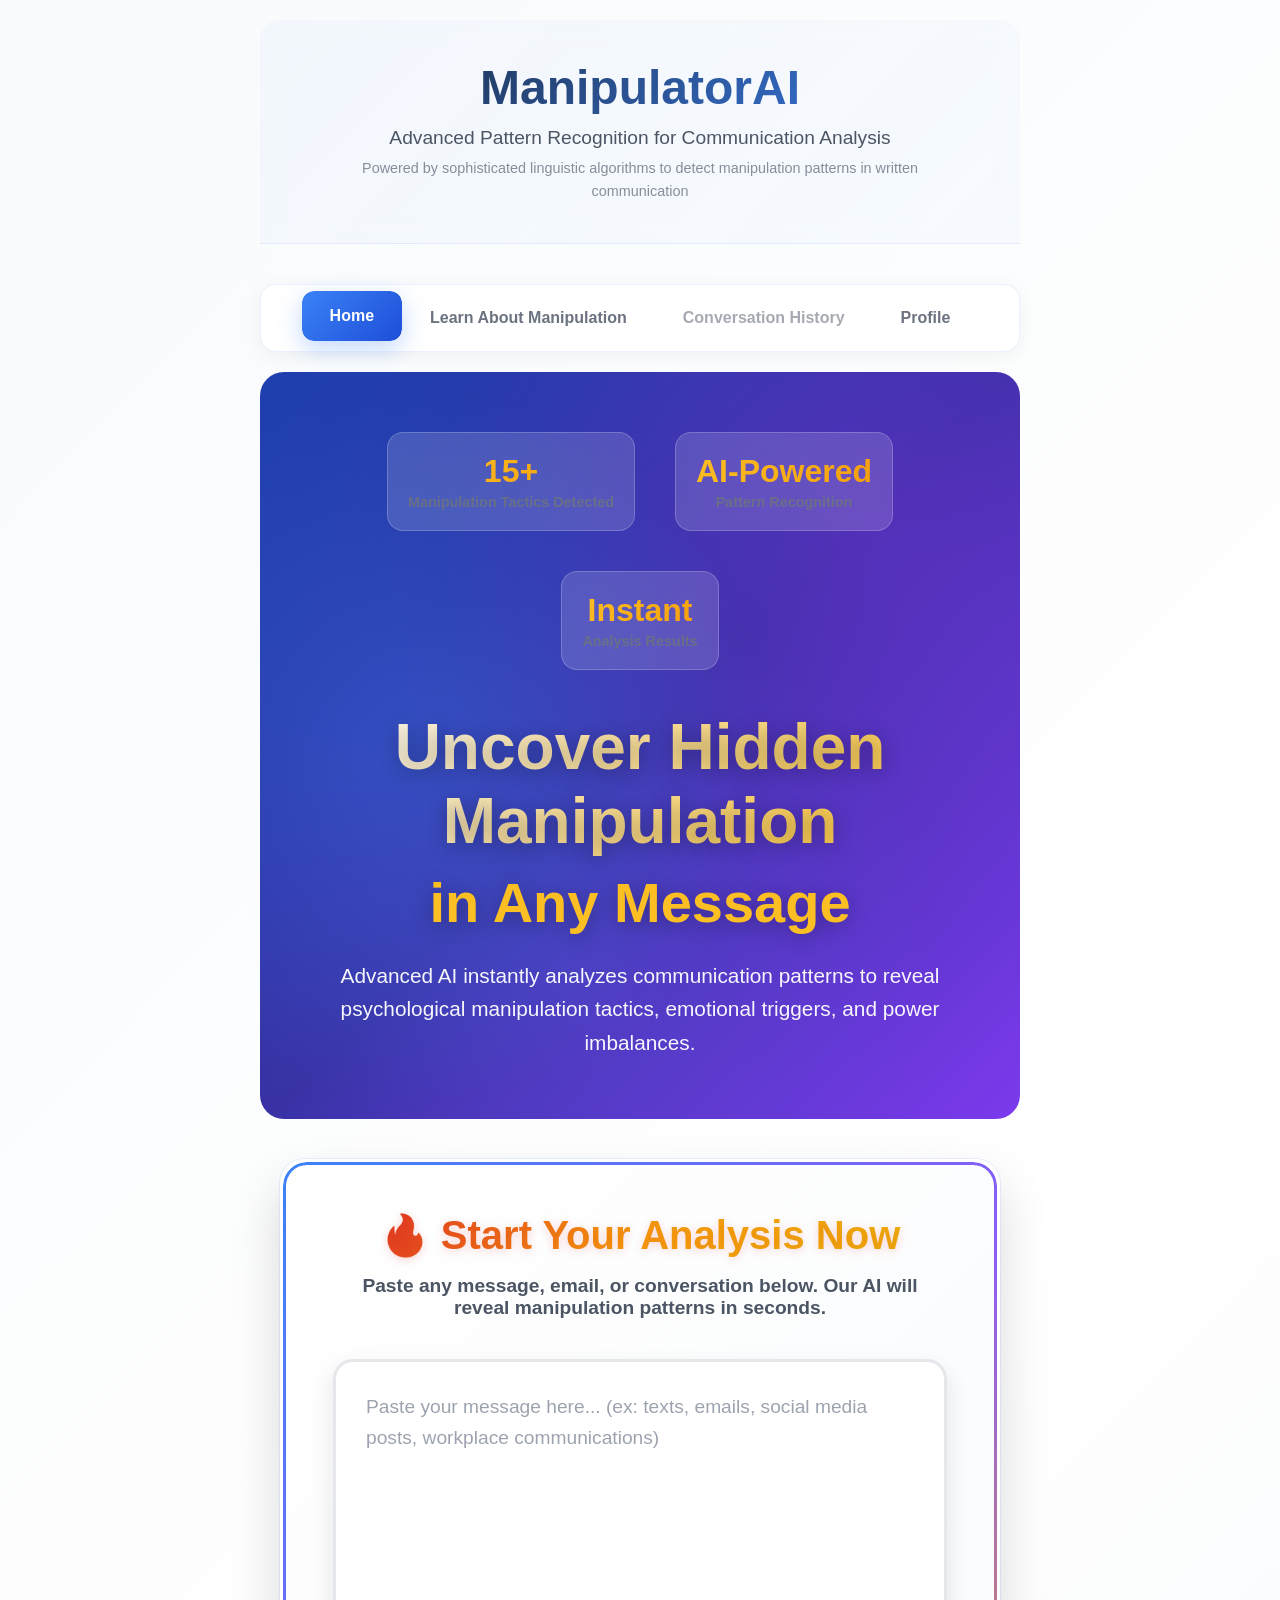
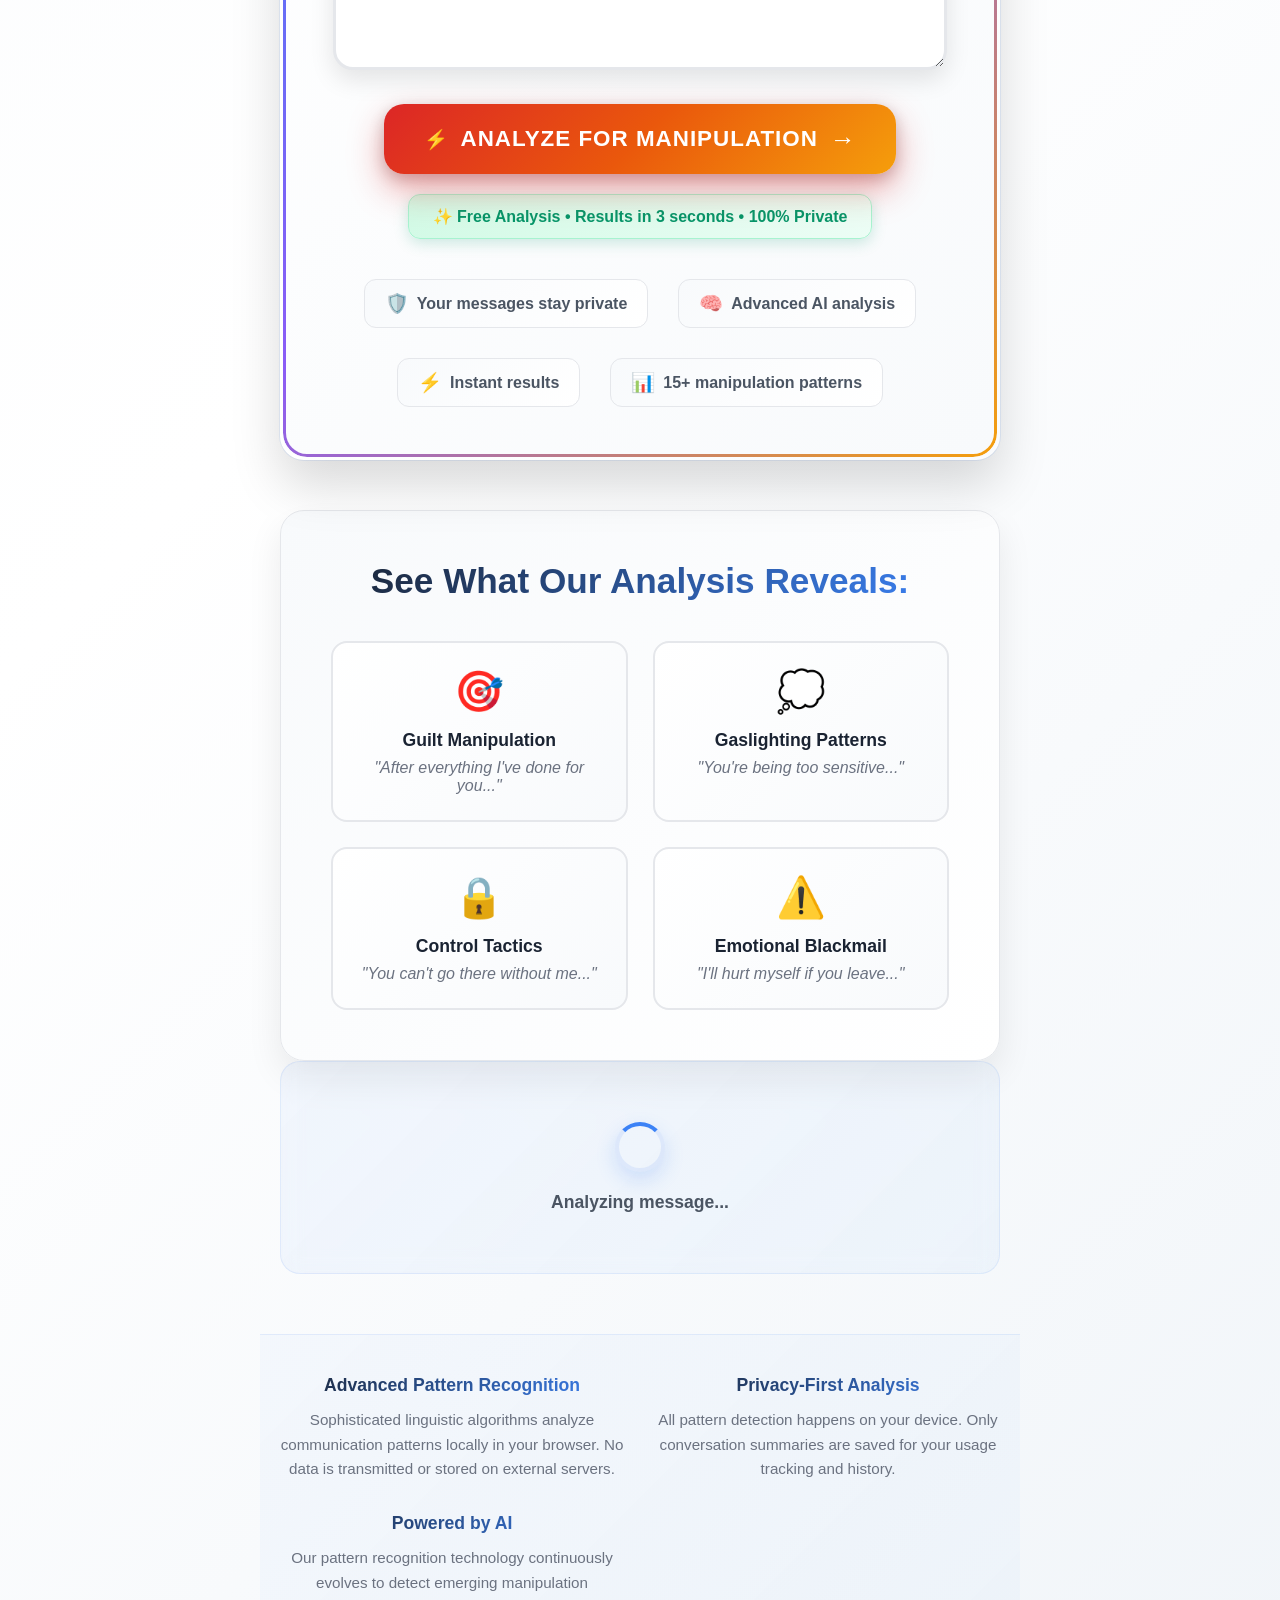
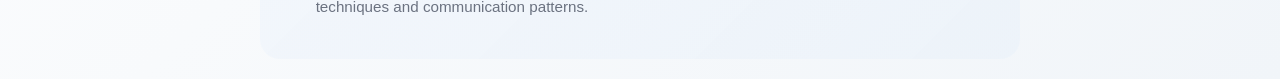
==== index.html @ fb68269d "Initial commit: Complete ManipulatorAI platform with bold design - Advanced pattern recognition for " ====
<!DOCTYPE html>
<html lang="en">
<head>
    <meta charset="UTF-8">
    <meta name="viewport" content="width=device-width, initial-scale=1.0">
    <title>ManipulatorAI - Detect Manipulative Messages</title>
    <link rel="stylesheet" href="style.css">
</head>
<body>
    <div class="container">
        <header>
            <h1>ManipulatorAI</h1>
            <p>Advanced Pattern Recognition for Communication Analysis</p>
            <div class="header-subtitle">
                Powered by sophisticated linguistic algorithms to detect manipulation patterns in written communication
            </div>
        </header>

        <nav class="navigation">
            <button class="nav-tab active" data-tab="home">Home</button>
            <button class="nav-tab" data-tab="learn">Learn About Manipulation</button>
            <button class="nav-tab" data-tab="history">Conversation History</button>
            <button class="nav-tab" data-tab="profile">Profile</button>
        </nav>

        <main>
            <!-- Home Tab -->
            <section id="home-tab" class="tab-content active">
                <div class="hero-section">
                    <div class="hero-content">
                        <div class="impact-stats">
                            <div class="stat-highlight">
                                <div class="stat-number">15+</div>
                                <div class="stat-label">Manipulation Tactics Detected</div>
                            </div>
                            <div class="stat-highlight">
                                <div class="stat-number">AI-Powered</div>
                                <div class="stat-label">Pattern Recognition</div>
                            </div>
                            <div class="stat-highlight">
                                <div class="stat-number">Instant</div>
                                <div class="stat-label">Analysis Results</div>
                            </div>
                        </div>
                        
                        <div class="hero-headline">
                            <h2>Uncover Hidden Manipulation</h2>
                            <h3>in Any Message</h3>
                            <p class="hero-subtitle">Advanced AI instantly analyzes communication patterns to reveal psychological manipulation tactics, emotional triggers, and power imbalances.</p>
                        </div>
                    </div>
                </div>
                
                <div class="input-section-bold">
                    <div class="input-header">
                        <h3>🔥 Start Your Analysis Now</h3>
                        <p>Paste any message, email, or conversation below. Our AI will reveal manipulation patterns in seconds.</p>
                    </div>
                    
                    <div class="input-container">
                        <div class="input-glow-wrapper">
                            <textarea 
                                id="message-input" 
                                placeholder="Paste your message here... (ex: texts, emails, social media posts, workplace communications)"
                                rows="8"
                                class="bold-textarea"
                            ></textarea>
                            <div class="input-focus-ring"></div>
                        </div>
                        
                        <div class="analyze-section">
                            <button id="analyze-btn" class="super-analyze-button">
                                <div class="btn-bg-effect"></div>
                                <span class="btn-content">
                                    <span class="btn-icon">⚡</span>
                                    <span class="btn-text">ANALYZE FOR MANIPULATION</span>
                                    <span class="btn-arrow">→</span>
                                </span>
                            </button>
                            <div class="analyze-promise">
                                ✨ <strong>Free Analysis</strong> • Results in 3 seconds • 100% Private
                            </div>
                        </div>
                    </div>
                    
                    <div class="trust-indicators">
                        <div class="trust-item">
                            <span class="trust-icon">🛡️</span>
                            <span>Your messages stay private</span>
                        </div>
                        <div class="trust-item">
                            <span class="trust-icon">🧠</span>
                            <span>Advanced AI analysis</span>
                        </div>
                        <div class="trust-item">
                            <span class="trust-icon">⚡</span>
                            <span>Instant results</span>
                        </div>
                        <div class="trust-item">
                            <span class="trust-icon">📊</span>
                            <span>15+ manipulation patterns</span>
                        </div>
                    </div>
                </div>
                
                <div class="preview-section">
                    <h3>See What Our Analysis Reveals:</h3>
                    <div class="preview-grid">
                        <div class="preview-card">
                            <div class="preview-icon">🎯</div>
                            <h4>Guilt Manipulation</h4>
                            <p>"After everything I've done for you..."</p>
                        </div>
                        <div class="preview-card">
                            <div class="preview-icon">💭</div>
                            <h4>Gaslighting Patterns</h4>
                            <p>"You're being too sensitive..."</p>
                        </div>
                        <div class="preview-card">
                            <div class="preview-icon">🔒</div>
                            <h4>Control Tactics</h4>
                            <p>"You can't go there without me..."</p>
                        </div>
                        <div class="preview-card">
                            <div class="preview-icon">⚠️</div>
                            <h4>Emotional Blackmail</h4>
                            <p>"I'll hurt myself if you leave..."</p>
                        </div>
                    </div>
                </div>

                <div id="results-section" class="results-section hidden">
                    <h2>Analysis Results</h2>
                    <div id="results-content"></div>
                    <div id="neutral-response" class="neutral-response hidden">
                        <h3>Suggested Neutral Response</h3>
                        <div id="response-content"></div>
                    </div>
                </div>

                <div id="loading" class="loading hidden">
                    <div class="spinner"></div>
                    <p>Analyzing message...</p>
                </div>
            </section>

            <!-- Learn Tab -->
            <section id="learn-tab" class="tab-content">
                <h2>Understanding Communication Patterns</h2>
                <p>Learn to recognize manipulation patterns through advanced linguistic analysis. Our system identifies over 15 distinct manipulation tactics by analyzing word patterns, emotional pressure points, and communication structures.</p>
                
                <div class="pattern-analysis-info">
                    <div class="analysis-feature">
                        <div class="feature-icon">🧠</div>
                        <div class="feature-content">
                            <h4>Psychological Pattern Recognition</h4>
                            <p>Advanced algorithms detect emotional manipulation techniques and psychological pressure tactics</p>
                        </div>
                    </div>
                    <div class="analysis-feature">
                        <div class="feature-icon">📝</div>
                        <div class="feature-content">
                            <h4>Linguistic Structure Analysis</h4>
                            <p>Examines sentence construction, word choice, and communication flow for manipulation indicators</p>
                        </div>
                    </div>
                    <div class="analysis-feature">
                        <div class="feature-icon">⚖️</div>
                        <div class="feature-content">
                            <h4>Power Dynamic Detection</h4>
                            <p>Identifies language patterns that create imbalanced power dynamics in relationships</p>
                        </div>
                    </div>
                </div>
                
                <div class="tactics-grid">
                    <div class="tactic-card">
                        <h3>Gaslighting Patterns</h3>
                        <p><strong>Pattern Analysis:</strong> Systematic reality distortion through memory invalidation.</p>
                        <p><strong>Key Indicators:</strong> "That never happened," "You're too sensitive," "You're imagining things."</p>
                        <p><strong>Psychological Impact:</strong> Creates dependency on manipulator's version of reality through engineered self-doubt.</p>
                    </div>

                    <div class="tactic-card">
                        <h3>Guilt Manipulation</h3>
                        <p><strong>Pattern Analysis:</strong> Emotional leverage through obligation and sacrifice narratives.</p>
                        <p><strong>Key Indicators:</strong> "After everything I've done," "You're so ungrateful," "How could you?"</p>
                        <p><strong>Psychological Impact:</strong> Exploits empathy to override personal boundaries and autonomy.</p>
                    </div>

                    <div class="tactic-card">
                        <h3>Isolation Patterns</h3>
                        <p><strong>Pattern Analysis:</strong> Strategic separation from support networks through relationship undermining.</p>
                        <p><strong>Key Indicators:</strong> "They don't understand you," "I'm the only one," "Your friends are toxic."</p>
                        <p><strong>Psychological Impact:</strong> Creates information control and emotional dependency.</p>
                    </div>

                    <div class="tactic-card">
                        <h3>Love Bombing</h3>
                        <p><strong>Pattern Analysis:</strong> Overwhelming positive attention to create rapid emotional attachment.</p>
                        <p><strong>Key Indicators:</strong> "You're perfect," "Soulmates," "Never felt this way before."</p>
                        <p><strong>Psychological Impact:</strong> Establishes deep emotional hooks before revealing controlling behavior.</p>
                    </div>

                    <div class="tactic-card">
                        <h3>Threat Patterns</h3>
                        <p><strong>Pattern Analysis:</strong> Fear-based compliance through consequence escalation.</p>
                        <p><strong>Key Indicators:</strong> "You'll regret this," "I'll ruin you," "No one will believe you."</p>
                        <p><strong>Psychological Impact:</strong> Creates learned helplessness through intimidation tactics.</p>
                    </div>

                    <div class="tactic-card">
                        <h3>Minimization Patterns</h3>
                        <p><strong>Pattern Analysis:</strong> Experience invalidation to avoid accountability.</p>
                        <p><strong>Key Indicators:</strong> "You're overreacting," "Not that bad," "Stop being dramatic."</p>
                        <p><strong>Psychological Impact:</strong> Erodes confidence in personal judgment and emotional validity.</p>
                    </div>

                    <div class="tactic-card">
                        <h3>Control Patterns</h3>
                        <p><strong>Pattern Analysis:</strong> Autonomy restriction through monitoring and permission-seeking.</p>
                        <p><strong>Key Indicators:</strong> "Show me your phone," "You can't," "Need my permission."</p>
                        <p><strong>Psychological Impact:</strong> Creates learned dependency and reduced self-efficacy.</p>
                    </div>

                    <div class="tactic-card">
                        <h3>Blame Shifting</h3>
                        <p><strong>Pattern Analysis:</strong> Responsibility deflection through victim attribution.</p>
                        <p><strong>Key Indicators:</strong> "You made me," "Your fault," "Look what you made me do."</p>
                        <p><strong>Psychological Impact:</strong> Reverses victim-perpetrator dynamics to avoid consequences.</p>
                    </div>

                    <div class="tactic-card">
                        <h3>Emotional Blackmail</h3>
                        <p><strong>Pattern Analysis:</strong> Extreme consequence threats to manipulate decisions.</p>
                        <p><strong>Key Indicators:</strong> "I'll hurt myself if," "Can't live without you," "You're killing me."</p>
                        <p><strong>Psychological Impact:</strong> Creates false responsibility for another's emotional regulation.</p>
                    </div>

                    <div class="tactic-card">
                        <h3>Triangulation</h3>
                        <p><strong>Pattern Analysis:</strong> Third-party involvement to create artificial consensus.</p>
                        <p><strong>Key Indicators:</strong> "Everyone agrees with me," "Others think you're wrong," "Nobody likes when you."</p>
                        <p><strong>Psychological Impact:</strong> Creates social isolation and self-doubt through perceived group rejection.</p>
                    </div>

                    <div class="tactic-card">
                        <h3>Silent Treatment</h3>
                        <p><strong>Pattern Analysis:</strong> Communication withdrawal as punishment mechanism.</p>
                        <p><strong>Key Indicators:</strong> "Not talking to you," "Whatever," "Figure it out yourself."</p>
                        <p><strong>Psychological Impact:</strong> Exploits attachment needs to force compliance through emotional abandonment.</p>
                    </div>

                    <div class="tactic-card">
                        <h3>Financial Control</h3>
                        <p><strong>Pattern Analysis:</strong> Economic dependency creation for behavioral control.</p>
                        <p><strong>Key Indicators:</strong> "I control the money," "Can't afford," "You'd be broke without me."</p>
                        <p><strong>Psychological Impact:</strong> Creates survival-level dependency that overrides personal agency.</p>
                    </div>

                    <div class="tactic-card">
                        <h3>Future Faking</h3>
                        <p><strong>Pattern Analysis:</strong> False promise patterns to maintain current control.</p>
                        <p><strong>Key Indicators:</strong> "When we get married," "Things will be different," "Someday we'll."</p>
                        <p><strong>Psychological Impact:</strong> Sustains hope to prevent present-moment decision making.</p>
                    </div>

                    <div class="tactic-card">
                        <h3>Projection Patterns</h3>
                        <p><strong>Pattern Analysis:</strong> Self-trait attribution to deflect personal accountability.</p>
                        <p><strong>Key Indicators:</strong> "You're the one who," "You always," "You're the manipulative one."</p>
                        <p><strong>Psychological Impact:</strong> Creates confusion about responsibility and personal traits.</p>
                    </div>

                    <div class="tactic-card">
                        <h3>Word Salad/Circular Logic</h3>
                        <p><strong>Pattern Analysis:</strong> Deliberate confusion tactics to avoid direct confrontation.</p>
                        <p><strong>Key Indicators:</strong> "That's not the point," "You don't understand," "Not what I meant."</p>
                        <p><strong>Psychological Impact:</strong> Creates cognitive overload to prevent effective communication.</p>
                    </div>
                </div>

                <div class="help-resources">
                    <h3>Getting Help</h3>
                    <p>If you recognize these patterns in your relationships, remember:</p>
                    <ul>
                        <li>Trust your instincts - if something feels wrong, it probably is</li>
                        <li>Document incidents to help validate your experiences</li>
                        <li>Reach out to trusted friends, family, or professional counselors</li>
                        <li>Consider contacting domestic violence resources if you feel unsafe</li>
                    </ul>
                </div>
            </section>

            <!-- History Tab -->
            <section id="history-tab" class="tab-content">
                <h2>Conversation History</h2>
                <div id="auth-required" class="auth-prompt hidden">
                    <div class="auth-card">
                        <h3>Sign In Required</h3>
                        <p>Please sign in to view your conversation history and track your analyses.</p>
                        <button id="sign-in-btn" class="auth-button">Sign In with Google</button>
                    </div>
                </div>
                
                <div id="history-content" class="hidden">
                    <div class="usage-stats">
                        <div class="stat-card">
                            <h3>Usage Statistics</h3>
                            <div class="stats-grid">
                                <div class="stat-item">
                                    <span class="stat-number" id="total-analyses">0</span>
                                    <span class="stat-label">Total Analyses</span>
                                </div>
                                <div class="stat-item">
                                    <span class="stat-number" id="free-remaining">5</span>
                                    <span class="stat-label">Free Uses Left</span>
                                </div>
                                <div class="stat-item">
                                    <span class="stat-number" id="tactics-detected">0</span>
                                    <span class="stat-label">Tactics Detected</span>
                                </div>
                            </div>
                        </div>
                        <div id="upgrade-prompt" class="upgrade-card hidden">
                            <h3>Unlock Unlimited Access</h3>
                            <p>You've used all your free analyses. Choose a plan to continue:</p>
                            <div class="pricing-options">
                                <button class="price-btn" data-plan="monthly">
                                    <div class="price">$2.00/month</div>
                                    <div class="plan-label">Monthly Plan</div>
                                </button>
                                <button class="price-btn featured" data-plan="lifetime">
                                    <div class="price">$30.00</div>
                                    <div class="plan-label">Lifetime Access</div>
                                    <div class="savings">Best Value!</div>
                                </button>
                            </div>
                        </div>
                    </div>
                    
                    <div class="conversations-list">
                        <h3>Past Conversations</h3>
                        <div id="conversations-container">
                            <div class="empty-state">
                                <p>No conversations yet. Start by analyzing a message!</p>
                            </div>
                        </div>
                    </div>
                </div>
            </section>

            <!-- Profile Tab -->
            <section id="profile-tab" class="tab-content">
                <h2>Your Profile</h2>
                <div id="profile-signed-out" class="auth-prompt">
                    <div class="auth-card">
                        <h3>Sign In to Access Your Profile</h3>
                        <p>Sign in to view your account details, subscription status, and personalized settings.</p>
                        <button id="profile-sign-in-btn" class="auth-button">Sign In with Google</button>
                    </div>
                </div>

                <div id="profile-content" class="profile-content hidden">
                    <div class="profile-section">
                        <div class="user-info">
                            <div class="user-avatar">
                                <div id="user-avatar-img"></div>
                            </div>
                            <div class="user-details">
                                <h3 id="user-name">Loading...</h3>
                                <p id="user-email">Loading...</p>
                                <span id="subscription-status" class="status-badge">Free Plan</span>
                            </div>
                            <button id="sign-out-btn" class="sign-out-button">Sign Out</button>
                        </div>
                    </div>

                    <div class="profile-section">
                        <h3>Subscription</h3>
                        <div id="subscription-details">
                            <div class="subscription-info">
                                <p>Current Plan: <strong id="current-plan">Free (5 analyses)</strong></p>
                                <p>Status: <strong id="plan-status">Active</strong></p>
                            </div>
                            <button id="manage-subscription" class="manage-btn hidden">Manage Subscription</button>
                            <button id="upgrade-subscription" class="upgrade-btn">Upgrade Plan</button>
                        </div>
                    </div>

                    <div class="profile-section">
                        <h3>Settings</h3>
                        <div class="setting-item">
                            <label for="auto-suggest">
                                <input type="checkbox" id="auto-suggest" checked>
                                Auto-suggest neutral responses
                            </label>
                        </div>
                        <div class="setting-item">
                            <label for="detailed-analysis">
                                <input type="checkbox" id="detailed-analysis">
                                Show detailed analysis explanations
                            </label>
                        </div>
                        <div class="setting-item">
                            <label for="save-history">
                                <input type="checkbox" id="save-history" checked>
                                Save conversation history
                            </label>
                        </div>
                    </div>

                    <div class="profile-section">
                        <h3>Privacy & Security</h3>
                        <div class="privacy-note">
                            <strong>Privacy First:</strong> Message analysis happens locally in your browser. 
                            Only conversation summaries are saved to track your usage history.
                        </div>
                        <button id="clear-history" class="danger-btn">Clear All History</button>
                    </div>

                    <div class="profile-section">
                        <h3>About ManipulatorAI</h3>
                        <p>ManipulatorAI is designed to help people recognize potential manipulation in messages. 
                        While our analysis can identify common patterns, always trust your instincts and seek 
                        professional help if you feel unsafe.</p>
                    </div>
                </div>
            </section>
        </main>

        <footer>
            <div class="footer-content">
                <div class="footer-section">
                    <h4>Advanced Pattern Recognition</h4>
                    <p>Sophisticated linguistic algorithms analyze communication patterns locally in your browser. No data is transmitted or stored on external servers.</p>
                </div>
                <div class="footer-section">
                    <h4>Privacy-First Analysis</h4>
                    <p>All pattern detection happens on your device. Only conversation summaries are saved for your usage tracking and history.</p>
                </div>
                <div class="footer-section">
                    <h4>Powered by AI</h4>
                    <p>Our pattern recognition technology continuously evolves to detect emerging manipulation techniques and communication patterns.</p>
                </div>
            </div>
        </footer>
    </div>

    <!-- Payment Modal -->
    <div id="payment-modal" class="modal hidden">
        <div class="modal-content">
            <span class="close-modal">&times;</span>
            <h3>Choose Your Plan</h3>
            <p>You've used all your free analyses. Select a plan to continue:</p>
            <div class="payment-options">
                <div class="payment-option" data-plan="monthly">
                    <h4>Monthly Plan</h4>
                    <div class="price-large">$2.00/month</div>
                    <ul>
                        <li>Unlimited analyses</li>
                        <li>Conversation history</li>
                        <li>Priority support</li>
                    </ul>
                    <button class="payment-btn" data-plan="monthly">Choose Monthly</button>
                </div>
                <div class="payment-option featured" data-plan="lifetime">
                    <div class="best-value">Best Value!</div>
                    <h4>Lifetime Access</h4>
                    <div class="price-large">$30.00</div>
                    <div class="savings-text">Save $90+ vs monthly</div>
                    <ul>
                        <li>Unlimited analyses forever</li>
                        <li>Conversation history</li>
                        <li>Priority support</li>
                        <li>Future feature updates</li>
                    </ul>
                    <button class="payment-btn featured" data-plan="lifetime">Choose Lifetime</button>
                </div>
            </div>
        </div>
    </div>

    <!-- Auth Modal -->
    <div id="auth-modal" class="modal hidden">
        <div class="modal-content auth-modal">
            <span class="close-modal">&times;</span>
            <h3>Sign In Required</h3>
            <p>To continue using ManipulatorAI and track your conversation history, please sign in:</p>
            <button id="google-sign-in" class="auth-button">
                <svg width="20" height="20" viewBox="0 0 24 24">
                    <path fill="#4285F4" d="M22.56 12.25c0-.78-.07-1.53-.2-2.25H12v4.26h5.92c-.26 1.37-1.04 2.53-2.21 3.31v2.77h3.57c2.08-1.92 3.28-4.74 3.28-8.09z"/>
                    <path fill="#34A853" d="M12 23c2.97 0 5.46-.98 7.28-2.66l-3.57-2.77c-.98.66-2.23 1.06-3.71 1.06-2.86 0-5.29-1.93-6.16-4.53H2.18v2.84C3.99 20.53 7.7 23 12 23z"/>
                    <path fill="#FBBC05" d="M5.84 14.09c-.22-.66-.35-1.36-.35-2.09s.13-1.43.35-2.09V7.07H2.18C1.43 8.55 1 10.22 1 12s.43 3.45 1.18 4.93l2.85-2.22.81-.62z"/>
                    <path fill="#EA4335" d="M12 5.38c1.62 0 3.06.56 4.21 1.64l3.15-3.15C17.45 2.09 14.97 1 12 1 7.7 1 3.99 3.47 2.18 7.07l3.66 2.84c.87-2.6 3.3-4.53 6.16-4.53z"/>
                </svg>
                Continue with Google
            </button>
            <div class="auth-benefits">
                <h4>Benefits of signing in:</h4>
                <ul>
                    <li>Track conversation history</li>
                    <li>Sync across devices</li>
                    <li>Manage subscription</li>
                    <li>Personalized insights</li>
                </ul>
            </div>
        </div>
    </div>

    <script src="https://accounts.google.com/gsi/client" async defer></script>
    <script src="https://js.stripe.com/v3/"></script>
    <script src="config.js"></script>
    <script src="script.js"></script>
</body>
</html>
---- style.css ----
* {
    margin: 0;
    padding: 0;
    box-sizing: border-box;
}

body {
    font-family: -apple-system, BlinkMacSystemFont, 'Segoe UI', Roboto, Oxygen, Ubuntu, Cantarell, sans-serif;
    background: linear-gradient(135deg, #f8fafc 0%, #ffffff 50%, #f1f5f9 100%);
    min-height: 100vh;
    color: #1a2332;
    transition: all 0.3s cubic-bezier(0.4, 0, 0.2, 1);
}

.container {
    max-width: 800px;
    margin: 0 auto;
    padding: 20px;
    min-height: 100vh;
    display: flex;
    flex-direction: column;
}

header {
    text-align: center;
    margin-bottom: 40px;
    padding: 40px 0;
    background: linear-gradient(135deg, rgba(59, 130, 246, 0.03) 0%, rgba(147, 197, 253, 0.05) 100%);
    border-radius: 20px 20px 0 0;
    backdrop-filter: blur(10px);
    border-bottom: 1px solid rgba(59, 130, 246, 0.1);
    transition: all 0.4s cubic-bezier(0.4, 0, 0.2, 1);
}

header:hover {
    transform: translateY(-2px);
    box-shadow: 0 10px 40px rgba(59, 130, 246, 0.1);
}

header h1 {
    font-size: 3rem;
    font-weight: 800;
    margin-bottom: 12px;
    color: #1a2332;
    background: linear-gradient(135deg, #1a2332 0%, #3b82f6 100%);
    -webkit-background-clip: text;
    -webkit-text-fill-color: transparent;
    background-clip: text;
    transition: all 0.3s ease;
}

header p {
    font-size: 1.2rem;
    color: #4b5563;
    font-weight: 500;
    margin-bottom: 8px;
    transition: color 0.3s ease;
}

.header-subtitle {
    font-size: 0.9rem;
    color: #6b7280;
    max-width: 600px;
    margin: 0 auto;
    line-height: 1.6;
    opacity: 0.8;
    transition: opacity 0.3s ease;
}

.navigation {
    display: flex;
    justify-content: center;
    margin-bottom: 40px;
    background: white;
    border-radius: 16px;
    padding: 8px;
    box-shadow: 0 4px 20px rgba(0, 0, 0, 0.05);
    backdrop-filter: blur(10px);
    border: 1px solid rgba(59, 130, 246, 0.1);
    transition: all 0.3s cubic-bezier(0.4, 0, 0.2, 1);
}

.nav-tab {
    background: none;
    border: none;
    padding: 16px 28px;
    font-size: 1rem;
    font-weight: 600;
    color: #6b7280;
    cursor: pointer;
    border-radius: 12px;
    position: relative;
    transition: all 0.3s cubic-bezier(0.4, 0, 0.2, 1);
    transform: translateZ(0);
    overflow: hidden;
}

.nav-tab:before {
    content: '';
    position: absolute;
    top: 0;
    left: 0;
    width: 100%;
    height: 100%;
    background: linear-gradient(135deg, #3b82f6 0%, #1d4ed8 100%);
    opacity: 0;
    border-radius: 12px;
    transition: opacity 0.3s cubic-bezier(0.4, 0, 0.2, 1);
    z-index: -1;
}

.nav-tab:hover {
    color: #374151;
    transform: translateY(-2px);
    box-shadow: 0 8px 25px rgba(59, 130, 246, 0.15);
}

.nav-tab.active {
    color: white;
    transform: translateY(-2px);
    box-shadow: 0 8px 25px rgba(59, 130, 246, 0.3);
}

.nav-tab.active:before {
    opacity: 1;
}

.tab-content {
    display: none;
    opacity: 0;
    transform: translateY(20px);
    transition: all 0.4s cubic-bezier(0.4, 0, 0.2, 1);
}

.tab-content.active {
    display: block;
    opacity: 1;
    transform: translateY(0);
    animation: slideInUp 0.4s cubic-bezier(0.4, 0, 0.2, 1);
}

main {
    flex: 1;
    padding: 0 20px;
}

.analysis-intro {
    background: linear-gradient(135deg, rgba(59, 130, 246, 0.05) 0%, rgba(147, 197, 253, 0.08) 100%);
    border-radius: 16px;
    padding: 32px;
    margin-bottom: 40px;
    border: 1px solid rgba(59, 130, 246, 0.1);
    backdrop-filter: blur(10px);
    transition: all 0.3s cubic-bezier(0.4, 0, 0.2, 1);
}

.analysis-intro:hover {
    transform: translateY(-4px);
    box-shadow: 0 20px 40px rgba(59, 130, 246, 0.1);
}

.analysis-intro h3 {
    color: #1a2332;
    font-size: 1.4rem;
    font-weight: 700;
    margin-bottom: 16px;
    background: linear-gradient(135deg, #1a2332 0%, #3b82f6 100%);
    -webkit-background-clip: text;
    -webkit-text-fill-color: transparent;
    background-clip: text;
}

.analysis-intro p {
    color: #4b5563;
    line-height: 1.8;
    font-size: 1rem;
}

.pattern-analysis-info {
    display: grid;
    grid-template-columns: repeat(auto-fit, minmax(280px, 1fr));
    gap: 24px;
    margin: 40px 0;
}

.analysis-feature {
    display: flex;
    align-items: flex-start;
    gap: 16px;
    padding: 24px;
    background: white;
    border-radius: 16px;
    border: 1px solid rgba(59, 130, 246, 0.1);
    transition: all 0.3s cubic-bezier(0.4, 0, 0.2, 1);
    backdrop-filter: blur(10px);
}

.analysis-feature:hover {
    transform: translateY(-6px);
    box-shadow: 0 20px 40px rgba(59, 130, 246, 0.12);
    border-color: rgba(59, 130, 246, 0.2);
}

.feature-icon {
    font-size: 2rem;
    padding: 12px;
    background: linear-gradient(135deg, #3b82f6 0%, #1d4ed8 100%);
    border-radius: 12px;
    display: flex;
    align-items: center;
    justify-content: center;
    min-width: 60px;
    height: 60px;
    box-shadow: 0 8px 20px rgba(59, 130, 246, 0.3);
}

.feature-content h4 {
    color: #1a2332;
    font-size: 1.1rem;
    font-weight: 700;
    margin-bottom: 8px;
}

.feature-content p {
    color: #6b7280;
    line-height: 1.6;
    font-size: 0.95rem;
}

.input-section {
    margin-bottom: 40px;
    background: white;
    border-radius: 20px;
    padding: 32px;
    box-shadow: 0 8px 30px rgba(0, 0, 0, 0.08);
    border: 1px solid rgba(59, 130, 246, 0.1);
    transition: all 0.3s cubic-bezier(0.4, 0, 0.2, 1);
}

.input-section:hover {
    transform: translateY(-2px);
    box-shadow: 0 12px 40px rgba(0, 0, 0, 0.12);
}

/* BOLD MAIN PAGE DESIGN */
.hero-section {
    background: linear-gradient(135deg, #1e40af 0%, #3730a3 50%, #7c3aed 100%);
    margin: -20px -20px 40px -20px;
    padding: 60px 40px;
    border-radius: 24px;
    color: white;
    text-align: center;
    position: relative;
    overflow: hidden;
}

.hero-section:before {
    content: '';
    position: absolute;
    top: 0;
    left: 0;
    width: 100%;
    height: 100%;
    background: 
        radial-gradient(circle at 20% 50%, rgba(59, 130, 246, 0.3) 0%, transparent 50%),
        radial-gradient(circle at 80% 20%, rgba(147, 51, 234, 0.3) 0%, transparent 50%),
        radial-gradient(circle at 40% 80%, rgba(99, 102, 241, 0.2) 0%, transparent 50%);
    animation: pulse 4s ease-in-out infinite;
}

.hero-content {
    position: relative;
    z-index: 2;
}

.impact-stats {
    display: flex;
    justify-content: center;
    gap: 40px;
    margin-bottom: 40px;
    flex-wrap: wrap;
}

.stat-highlight {
    text-align: center;
    padding: 20px;
    background: rgba(255, 255, 255, 0.15);
    border-radius: 16px;
    backdrop-filter: blur(10px);
    border: 1px solid rgba(255, 255, 255, 0.2);
    transition: all 0.3s ease;
}

.stat-highlight:hover {
    transform: translateY(-5px) scale(1.05);
    background: rgba(255, 255, 255, 0.2);
}

.stat-number {
    font-size: 2.5rem;
    font-weight: 900;
    margin-bottom: 8px;
    background: linear-gradient(135deg, #fbbf24 0%, #f59e0b 100%);
    -webkit-background-clip: text;
    -webkit-text-fill-color: transparent;
    background-clip: text;
}

.stat-label {
    font-size: 0.9rem;
    font-weight: 600;
    opacity: 0.9;
}

.hero-headline h2 {
    font-size: 4rem;
    font-weight: 900;
    margin-bottom: 12px;
    background: linear-gradient(135deg, #ffffff 0%, #fbbf24 100%);
    -webkit-background-clip: text;
    -webkit-text-fill-color: transparent;
    background-clip: text;
    text-shadow: 0 4px 20px rgba(0, 0, 0, 0.3);
}

.hero-headline h3 {
    font-size: 3.5rem;
    font-weight: 900;
    margin-bottom: 24px;
    color: #fbbf24;
    text-shadow: 0 4px 20px rgba(0, 0, 0, 0.3);
}

.hero-subtitle {
    font-size: 1.3rem;
    line-height: 1.6;
    max-width: 700px;
    margin: 0 auto;
    opacity: 0.95;
    font-weight: 500;
}

.input-section-bold {
    background: linear-gradient(135deg, #ffffff 0%, #f8fafc 100%);
    border-radius: 24px;
    padding: 50px;
    margin-bottom: 50px;
    box-shadow: 
        0 25px 50px rgba(0, 0, 0, 0.15),
        0 0 0 1px rgba(59, 130, 246, 0.1),
        inset 0 1px 0 rgba(255, 255, 255, 0.8);
    position: relative;
    border: 3px solid transparent;
    background-clip: padding-box;
}

.input-section-bold:before {
    content: '';
    position: absolute;
    inset: 0;
    padding: 3px;
    background: linear-gradient(135deg, #3b82f6, #8b5cf6, #f59e0b);
    border-radius: 24px;
    mask: linear-gradient(#fff 0 0) content-box, linear-gradient(#fff 0 0);
    mask-composite: exclude;
    animation: shimmer 3s linear infinite;
}

.input-header {
    text-align: center;
    margin-bottom: 40px;
}

.input-header h3 {
    font-size: 2.5rem;
    font-weight: 900;
    margin-bottom: 16px;
    background: linear-gradient(135deg, #dc2626 0%, #f59e0b 50%, #eab308 100%);
    -webkit-background-clip: text;
    -webkit-text-fill-color: transparent;
    background-clip: text;
    text-shadow: 0 2px 10px rgba(220, 38, 38, 0.2);
}

.input-header p {
    font-size: 1.2rem;
    color: #4b5563;
    font-weight: 600;
}

.input-container {
    max-width: 800px;
    margin: 0 auto;
}

.input-glow-wrapper {
    position: relative;
    margin-bottom: 30px;
}

.bold-textarea {
    width: 100%;
    padding: 30px;
    border: 3px solid #e5e7eb;
    border-radius: 20px;
    font-size: 1.2rem;
    font-family: inherit;
    resize: vertical;
    background: #ffffff;
    color: #1a2332;
    font-weight: 500;
    line-height: 1.6;
    transition: all 0.4s cubic-bezier(0.4, 0, 0.2, 1);
    box-shadow: 
        0 10px 25px rgba(0, 0, 0, 0.1),
        inset 0 1px 0 rgba(255, 255, 255, 0.8);
    position: relative;
    z-index: 2;
}

.bold-textarea:focus {
    outline: none;
    border-color: #3b82f6;
    background: #ffffff;
    box-shadow: 
        0 20px 40px rgba(59, 130, 246, 0.2),
        0 0 0 4px rgba(59, 130, 246, 0.1),
        inset 0 1px 0 rgba(255, 255, 255, 0.8);
    transform: translateY(-2px);
}

.bold-textarea::placeholder {
    color: #9ca3af;
    font-weight: 500;
}

.input-focus-ring {
    position: absolute;
    inset: -3px;
    background: linear-gradient(135deg, #3b82f6, #8b5cf6, #f59e0b);
    border-radius: 23px;
    opacity: 0;
    transition: opacity 0.4s ease;
    z-index: 1;
}

.bold-textarea:focus + .input-focus-ring {
    opacity: 1;
    animation: pulse 2s infinite;
}

.analyze-section {
    text-align: center;
}

.super-analyze-button {
    background: linear-gradient(135deg, #dc2626 0%, #ea580c 50%, #f59e0b 100%);
    color: white;
    border: none;
    padding: 0;
    border-radius: 20px;
    cursor: pointer;
    font-size: 1.4rem;
    font-weight: 900;
    text-transform: uppercase;
    letter-spacing: 1px;
    position: relative;
    overflow: hidden;
    box-shadow: 
        0 15px 35px rgba(220, 38, 38, 0.4),
        0 5px 15px rgba(0, 0, 0, 0.2);
    transition: all 0.4s cubic-bezier(0.4, 0, 0.2, 1);
    margin-bottom: 20px;
    min-width: 350px;
    height: 70px;
}

.btn-bg-effect {
    position: absolute;
    inset: 0;
    background: linear-gradient(135deg, #ef4444 0%, #f97316 50%, #fbbf24 100%);
    opacity: 0;
    transition: opacity 0.4s ease;
}

.super-analyze-button:hover .btn-bg-effect {
    opacity: 1;
}

.btn-content {
    display: flex;
    align-items: center;
    justify-content: center;
    gap: 12px;
    padding: 20px 40px;
    position: relative;
    z-index: 2;
    transition: transform 0.3s ease;
}

.super-analyze-button:hover {
    transform: translateY(-4px) scale(1.02);
    box-shadow: 
        0 20px 45px rgba(220, 38, 38, 0.5),
        0 10px 25px rgba(0, 0, 0, 0.3);
}

.super-analyze-button:hover .btn-content {
    transform: scale(1.05);
}

.super-analyze-button:active {
    transform: translateY(-2px) scale(1.01);
    transition: all 0.1s ease;
}

.btn-icon, .btn-arrow {
    font-size: 1.6rem;
    transition: transform 0.3s ease;
}

.super-analyze-button:hover .btn-icon {
    animation: pulse 0.6s infinite;
}

.super-analyze-button:hover .btn-arrow {
    transform: translateX(5px);
}

.analyze-promise {
    font-size: 1rem;
    color: #059669;
    font-weight: 700;
    background: linear-gradient(135deg, #d1fae5 0%, #ecfdf5 100%);
    padding: 12px 24px;
    border-radius: 12px;
    display: inline-block;
    border: 1px solid #a7f3d0;
    box-shadow: 0 4px 15px rgba(5, 150, 105, 0.2);
}

.trust-indicators {
    display: flex;
    justify-content: center;
    gap: 30px;
    margin-top: 40px;
    flex-wrap: wrap;
}

.trust-item {
    display: flex;
    align-items: center;
    gap: 8px;
    font-weight: 600;
    color: #4b5563;
    background: linear-gradient(135deg, #f8fafc 0%, #ffffff 100%);
    padding: 12px 20px;
    border-radius: 12px;
    border: 1px solid #e5e7eb;
    transition: all 0.3s ease;
}

.trust-item:hover {
    transform: translateY(-2px);
    box-shadow: 0 8px 20px rgba(0, 0, 0, 0.1);
    border-color: #3b82f6;
}

.trust-icon {
    font-size: 1.2rem;
}

.preview-section {
    background: linear-gradient(135deg, #f8fafc 0%, #ffffff 100%);
    border-radius: 24px;
    padding: 50px;
    text-align: center;
    border: 1px solid #e5e7eb;
    box-shadow: 0 15px 35px rgba(0, 0, 0, 0.08);
}

.preview-section h3 {
    font-size: 2.2rem;
    font-weight: 800;
    margin-bottom: 40px;
    background: linear-gradient(135deg, #1a2332 0%, #3b82f6 100%);
    -webkit-background-clip: text;
    -webkit-text-fill-color: transparent;
    background-clip: text;
}

.preview-grid {
    display: grid;
    grid-template-columns: repeat(auto-fit, minmax(200px, 1fr));
    gap: 25px;
}

.preview-card {
    background: linear-gradient(135deg, #ffffff 0%, #f8fafc 100%);
    border-radius: 16px;
    padding: 25px;
    border: 2px solid #e5e7eb;
    transition: all 0.4s cubic-bezier(0.4, 0, 0.2, 1);
    cursor: pointer;
}

.preview-card:hover {
    transform: translateY(-8px) scale(1.03);
    border-color: #3b82f6;
    box-shadow: 
        0 20px 40px rgba(59, 130, 246, 0.15),
        0 0 0 4px rgba(59, 130, 246, 0.1);
}

.preview-icon {
    font-size: 2.5rem;
    margin-bottom: 15px;
}

.preview-card h4 {
    font-size: 1.1rem;
    font-weight: 700;
    margin-bottom: 8px;
    color: #1a2332;
}

.preview-card p {
    color: #6b7280;
    font-style: italic;
    font-weight: 500;
}

label {
    display: block;
    font-weight: 600;
    margin-bottom: 12px;
    color: #1a2332;
    font-size: 1.1rem;
}

textarea {
    width: 100%;
    padding: 16px;
    border: 2px solid #d1d5db;
    border-radius: 8px;
    font-size: 1rem;
    font-family: inherit;
    resize: vertical;
    transition: all 0.3s ease;
    background: #f9fafb;
    color: #1a2332;
}

textarea:focus {
    outline: none;
    border-color: #3b82f6;
    background: white;
    box-shadow: 0 0 0 3px rgba(59, 130, 246, 0.1);
}

.analyze-button {
    background: linear-gradient(135deg, #3b82f6 0%, #1d4ed8 100%);
    color: white;
    border: none;
    padding: 20px 40px;
    font-size: 1.1rem;
    font-weight: 700;
    border-radius: 16px;
    cursor: pointer;
    transition: all 0.4s cubic-bezier(0.4, 0, 0.2, 1);
    margin-top: 24px;
    display: flex;
    align-items: center;
    justify-content: center;
    gap: 12px;
    margin-left: auto;
    margin-right: auto;
    box-shadow: 0 8px 25px rgba(59, 130, 246, 0.3);
    position: relative;
    overflow: hidden;
    min-width: 280px;
}

.analyze-button:before {
    content: '';
    position: absolute;
    top: 0;
    left: -100%;
    width: 100%;
    height: 100%;
    background: linear-gradient(90deg, transparent, rgba(255, 255, 255, 0.2), transparent);
    transition: left 0.6s;
}

.analyze-button:hover {
    transform: translateY(-3px);
    box-shadow: 0 12px 35px rgba(59, 130, 246, 0.4);
    background: linear-gradient(135deg, #2563eb 0%, #1e40af 100%);
}

.analyze-button:hover:before {
    left: 100%;
}

.analyze-button:active {
    transform: translateY(-1px);
    transition: all 0.1s;
}

.analyze-button:disabled {
    opacity: 0.6;
    cursor: not-allowed;
    transform: none;
    background: #9ca3af;
    box-shadow: none;
}

.btn-text {
    transition: transform 0.3s ease;
}

.btn-icon {
    font-size: 1.2rem;
    transition: transform 0.3s ease;
}

.analyze-button:hover .btn-icon {
    transform: scale(1.1) rotate(10deg);
}

.analyze-button:hover .btn-text {
    transform: translateX(-2px);
}

.hidden {
    display: none;
}

.results-section {
    margin-top: 30px;
    padding-top: 30px;
    border-top: 2px solid #f0f0f0;
}

.results-section h2 {
    color: #1a2332;
    margin-bottom: 20px;
    font-size: 1.5rem;
}

.tactic {
    background: #fef2f2;
    border: 1px solid #fecaca;
    border-radius: 8px;
    padding: 16px;
    margin-bottom: 16px;
    border-left: 4px solid #ef4444;
}

.tactic-name {
    font-weight: 700;
    color: #dc2626;
    margin-bottom: 8px;
    font-size: 1.1rem;
}

.tactic-description {
    color: #1a2332;
    line-height: 1.6;
}

.no-tactics {
    background: #f0fdf4;
    border: 1px solid #bbf7d0;
    border-radius: 8px;
    padding: 20px;
    text-align: center;
    color: #166534;
    border-left: 4px solid #22c55e;
}

.neutral-response {
    margin-top: 24px;
    padding: 20px;
    background: #f8fafc;
    border: 1px solid #e2e8f0;
    border-radius: 8px;
}

.neutral-response h3 {
    color: #1a2332;
    margin-bottom: 12px;
    font-size: 1.2rem;
}

.response-suggestion {
    background: white;
    border: 1px solid #d1d5db;
    border-radius: 6px;
    padding: 16px;
    color: #1a2332;
    line-height: 1.6;
    font-style: italic;
}

.loading {
    display: flex;
    flex-direction: column;
    align-items: center;
    padding: 60px;
    background: linear-gradient(135deg, rgba(59, 130, 246, 0.05) 0%, rgba(147, 197, 253, 0.08) 100%);
    border-radius: 20px;
    backdrop-filter: blur(10px);
    border: 1px solid rgba(59, 130, 246, 0.1);
    animation: pulse 2s infinite;
}

.loading p {
    color: #4b5563;
    font-weight: 600;
    font-size: 1.1rem;
}

.spinner {
    width: 50px;
    height: 50px;
    border: 4px solid rgba(59, 130, 246, 0.1);
    border-top: 4px solid #3b82f6;
    border-radius: 50%;
    animation: spin 1s linear infinite;
    margin-bottom: 20px;
    box-shadow: 0 8px 20px rgba(59, 130, 246, 0.2);
}

@keyframes spin {
    0% { transform: rotate(0deg); }
    100% { transform: rotate(360deg); }
}

.tactics-grid {
    display: grid;
    grid-template-columns: repeat(auto-fit, minmax(300px, 1fr));
    gap: 20px;
    margin: 30px 0;
}

.tactic-card {
    background: linear-gradient(135deg, #ffffff 0%, #f8fafc 100%);
    border: 1px solid rgba(59, 130, 246, 0.1);
    border-radius: 16px;
    padding: 28px;
    transition: all 0.4s cubic-bezier(0.4, 0, 0.2, 1);
    backdrop-filter: blur(10px);
    position: relative;
    overflow: hidden;
}

.tactic-card:before {
    content: '';
    position: absolute;
    top: 0;
    left: 0;
    width: 100%;
    height: 4px;
    background: linear-gradient(135deg, #3b82f6 0%, #1d4ed8 100%);
    transform: scaleX(0);
    transition: transform 0.4s cubic-bezier(0.4, 0, 0.2, 1);
    transform-origin: left;
}

.tactic-card:hover {
    transform: translateY(-8px);
    box-shadow: 0 20px 40px rgba(59, 130, 246, 0.15);
    border-color: rgba(59, 130, 246, 0.2);
}

.tactic-card:hover:before {
    transform: scaleX(1);
}

.tactic-card h3 {
    color: #1a2332;
    margin-bottom: 16px;
    font-size: 1.3rem;
    font-weight: 700;
    background: linear-gradient(135deg, #1a2332 0%, #3b82f6 100%);
    -webkit-background-clip: text;
    -webkit-text-fill-color: transparent;
    background-clip: text;
}

.tactic-card p {
    margin-bottom: 12px;
    line-height: 1.7;
    color: #4b5563;
}

.tactic-card p strong {
    color: #1a2332;
    font-weight: 700;
}

.help-resources {
    background: #eff6ff;
    border: 1px solid #bfdbfe;
    border-radius: 8px;
    padding: 24px;
    margin-top: 30px;
}

.help-resources h3 {
    color: #1a2332;
    margin-bottom: 16px;
}

.help-resources ul {
    margin-left: 20px;
    color: #4b5563;
}

.help-resources li {
    margin-bottom: 8px;
    line-height: 1.6;
}

.profile-content {
    max-width: 600px;
    margin: 0 auto;
}

.profile-section {
    background: #f8fafc;
    border: 1px solid #e2e8f0;
    border-radius: 8px;
    padding: 24px;
    margin-bottom: 24px;
}

.profile-section h3 {
    color: #1a2332;
    margin-bottom: 16px;
    font-size: 1.2rem;
}

.privacy-note {
    background: #ecfdf5;
    border: 1px solid #a7f3d0;
    border-radius: 6px;
    padding: 16px;
    color: #065f46;
    margin-top: 16px;
}

.setting-item {
    margin-bottom: 12px;
}

.setting-item label {
    display: flex;
    align-items: center;
    font-weight: 500;
    cursor: pointer;
}

.setting-item input[type="checkbox"] {
    margin-right: 8px;
    width: 16px;
    height: 16px;
}

footer {
    margin-top: 60px;
    padding: 40px 0;
    background: linear-gradient(135deg, rgba(59, 130, 246, 0.03) 0%, rgba(147, 197, 253, 0.05) 100%);
    border-radius: 0 0 20px 20px;
    border-top: 1px solid rgba(59, 130, 246, 0.1);
}

.footer-content {
    display: grid;
    grid-template-columns: repeat(auto-fit, minmax(250px, 1fr));
    gap: 32px;
    max-width: 1000px;
    margin: 0 auto;
    padding: 0 20px;
}

.footer-section {
    text-align: center;
    transition: transform 0.3s cubic-bezier(0.4, 0, 0.2, 1);
}

.footer-section:hover {
    transform: translateY(-4px);
}

.footer-section h4 {
    color: #1a2332;
    font-size: 1.1rem;
    font-weight: 700;
    margin-bottom: 12px;
    background: linear-gradient(135deg, #1a2332 0%, #3b82f6 100%);
    -webkit-background-clip: text;
    -webkit-text-fill-color: transparent;
    background-clip: text;
}

.footer-section p {
    color: #6b7280;
    line-height: 1.6;
    font-size: 0.95rem;
}

/* Authentication & Payment Styles */
.modal {
    display: none;
    position: fixed;
    z-index: 1000;
    left: 0;
    top: 0;
    width: 100%;
    height: 100%;
    background-color: rgba(0, 0, 0, 0.5);
    animation: fadeIn 0.3s ease;
}

.modal.show {
    display: flex;
    align-items: center;
    justify-content: center;
}

.modal-content {
    background: white;
    padding: 30px;
    border-radius: 12px;
    max-width: 500px;
    width: 90%;
    max-height: 90vh;
    overflow-y: auto;
    position: relative;
    box-shadow: 0 20px 40px rgba(0, 0, 0, 0.15);
}

.auth-modal {
    max-width: 400px;
}

.close-modal {
    position: absolute;
    top: 15px;
    right: 20px;
    font-size: 24px;
    cursor: pointer;
    color: #6b7280;
}

.close-modal:hover {
    color: #1a2332;
}

.auth-card, .auth-prompt {
    text-align: center;
    padding: 40px 20px;
}

.auth-button {
    background: #4285f4;
    color: white;
    border: none;
    padding: 16px 24px;
    border-radius: 8px;
    font-size: 1rem;
    font-weight: 500;
    cursor: pointer;
    display: inline-flex;
    align-items: center;
    gap: 12px;
    transition: all 0.3s ease;
    margin-top: 20px;
}

.auth-button:hover {
    background: #3367d6;
    transform: translateY(-1px);
    box-shadow: 0 4px 12px rgba(66, 133, 244, 0.3);
}

.auth-benefits {
    text-align: left;
    margin-top: 30px;
    padding: 20px;
    background: #f8fafc;
    border-radius: 8px;
}

.auth-benefits h4 {
    color: #1a2332;
    margin-bottom: 12px;
}

.auth-benefits ul {
    list-style: none;
    padding: 0;
}

.auth-benefits li {
    padding: 4px 0;
    color: #4b5563;
    position: relative;
    padding-left: 20px;
}

.auth-benefits li:before {
    content: "✓";
    color: #22c55e;
    font-weight: bold;
    position: absolute;
    left: 0;
}

/* Payment Options */
.payment-options {
    display: grid;
    grid-template-columns: repeat(auto-fit, minmax(200px, 1fr));
    gap: 20px;
    margin: 30px 0;
}

.payment-option {
    border: 2px solid #e5e7eb;
    border-radius: 12px;
    padding: 24px;
    text-align: center;
    position: relative;
    transition: all 0.3s ease;
}

.payment-option:hover {
    border-color: #3b82f6;
    transform: translateY(-2px);
    box-shadow: 0 8px 25px rgba(59, 130, 246, 0.1);
}

.payment-option.featured {
    border-color: #3b82f6;
    background: linear-gradient(135deg, #eff6ff 0%, #f0f9ff 100%);
}

.best-value {
    background: #3b82f6;
    color: white;
    padding: 6px 12px;
    border-radius: 20px;
    font-size: 0.8rem;
    font-weight: 600;
    position: absolute;
    top: -10px;
    left: 50%;
    transform: translateX(-50%);
}

.payment-option h4 {
    color: #1a2332;
    margin-bottom: 12px;
    font-size: 1.2rem;
}

.price-large {
    font-size: 2rem;
    font-weight: 700;
    color: #3b82f6;
    margin: 16px 0;
}

.savings-text {
    color: #059669;
    font-weight: 600;
    font-size: 0.9rem;
    margin-bottom: 16px;
}

.payment-option ul {
    list-style: none;
    padding: 0;
    margin: 20px 0;
    text-align: left;
}

.payment-option li {
    padding: 6px 0;
    color: #4b5563;
    position: relative;
    padding-left: 20px;
}

.payment-option li:before {
    content: "✓";
    color: #22c55e;
    font-weight: bold;
    position: absolute;
    left: 0;
}

.payment-btn {
    background: #3b82f6;
    color: white;
    border: none;
    padding: 12px 24px;
    border-radius: 8px;
    font-weight: 600;
    cursor: pointer;
    width: 100%;
    transition: all 0.3s ease;
}

.payment-btn:hover {
    background: #2563eb;
    transform: translateY(-1px);
}

.payment-btn.featured {
    background: linear-gradient(135deg, #3b82f6 0%, #1d4ed8 100%);
    font-size: 1.1rem;
    padding: 16px 24px;
}

/* Usage Stats */
.usage-stats {
    margin-bottom: 40px;
}

.stat-card, .upgrade-card {
    background: #f8fafc;
    border: 1px solid #e2e8f0;
    border-radius: 12px;
    padding: 24px;
    margin-bottom: 20px;
}

.upgrade-card {
    background: linear-gradient(135deg, #fef3c7 0%, #fde68a 100%);
    border-color: #f59e0b;
    text-align: center;
}

.upgrade-card h3 {
    color: #92400e;
    margin-bottom: 12px;
}

.upgrade-card p {
    color: #78350f;
    margin-bottom: 20px;
}

.stats-grid {
    display: grid;
    grid-template-columns: repeat(auto-fit, minmax(120px, 1fr));
    gap: 20px;
}

.stat-item {
    text-align: center;
}

.stat-number {
    display: block;
    font-size: 2rem;
    font-weight: 700;
    color: #3b82f6;
    margin-bottom: 4px;
}

.stat-label {
    font-size: 0.9rem;
    color: #6b7280;
}

.pricing-options {
    display: grid;
    grid-template-columns: repeat(auto-fit, minmax(150px, 1fr));
    gap: 16px;
}

.price-btn {
    background: #3b82f6;
    color: white;
    border: none;
    padding: 16px 20px;
    border-radius: 8px;
    cursor: pointer;
    transition: all 0.3s ease;
    text-align: center;
}

.price-btn:hover {
    background: #2563eb;
    transform: translateY(-1px);
}

.price-btn.featured {
    background: linear-gradient(135deg, #3b82f6 0%, #1d4ed8 100%);
    position: relative;
}

.price-btn .price {
    font-size: 1.2rem;
    font-weight: 700;
    margin-bottom: 4px;
}

.price-btn .plan-label {
    font-size: 0.9rem;
    opacity: 0.9;
}

.price-btn .savings {
    position: absolute;
    top: -8px;
    right: -8px;
    background: #f59e0b;
    color: white;
    padding: 4px 8px;
    border-radius: 12px;
    font-size: 0.7rem;
    font-weight: 600;
}

/* Conversation History */
.conversations-list {
    margin-top: 30px;
}

.conversations-list h3 {
    color: #1a2332;
    margin-bottom: 20px;
}

.conversation-item {
    background: white;
    border: 1px solid #e5e7eb;
    border-radius: 8px;
    padding: 16px;
    margin-bottom: 12px;
    transition: all 0.3s ease;
}

.conversation-item:hover {
    border-color: #3b82f6;
    box-shadow: 0 2px 8px rgba(59, 130, 246, 0.1);
}

.conversation-header {
    display: flex;
    justify-content: space-between;
    align-items: flex-start;
    margin-bottom: 12px;
}

.conversation-date {
    font-size: 0.9rem;
    color: #6b7280;
}

.conversation-preview {
    color: #4b5563;
    line-height: 1.5;
    margin-bottom: 12px;
    display: -webkit-box;
    -webkit-line-clamp: 2;
    -webkit-box-orient: vertical;
    overflow: hidden;
}

.conversation-tags {
    display: flex;
    flex-wrap: wrap;
    gap: 8px;
}

.tactic-tag {
    background: #fef2f2;
    color: #dc2626;
    padding: 4px 8px;
    border-radius: 12px;
    font-size: 0.8rem;
    font-weight: 500;
}

.empty-state {
    text-align: center;
    padding: 40px 20px;
    color: #6b7280;
}

/* Profile Styles */
.user-info {
    display: flex;
    align-items: center;
    gap: 16px;
    margin-bottom: 20px;
}

.user-avatar {
    width: 60px;
    height: 60px;
    border-radius: 50%;
    background: #e5e7eb;
    display: flex;
    align-items: center;
    justify-content: center;
    overflow: hidden;
}

.user-avatar img {
    width: 100%;
    height: 100%;
    object-fit: cover;
}

.user-details {
    flex: 1;
}

.user-details h3 {
    margin: 0 0 4px 0;
    color: #1a2332;
}

.user-details p {
    margin: 0 0 8px 0;
    color: #6b7280;
}

.status-badge {
    background: #dbeafe;
    color: #1e40af;
    padding: 4px 12px;
    border-radius: 12px;
    font-size: 0.8rem;
    font-weight: 600;
}

.sign-out-button {
    background: #6b7280;
    color: white;
    border: none;
    padding: 8px 16px;
    border-radius: 6px;
    font-size: 0.9rem;
    cursor: pointer;
    transition: background 0.3s ease;
}

.sign-out-button:hover {
    background: #4b5563;
}

.subscription-info {
    margin-bottom: 16px;
}

.manage-btn, .upgrade-btn {
    background: #3b82f6;
    color: white;
    border: none;
    padding: 10px 20px;
    border-radius: 6px;
    font-weight: 500;
    cursor: pointer;
    margin-right: 12px;
    transition: all 0.3s ease;
}

.manage-btn:hover, .upgrade-btn:hover {
    background: #2563eb;
}

.danger-btn {
    background: #ef4444;
    color: white;
    border: none;
    padding: 10px 20px;
    border-radius: 6px;
    font-weight: 500;
    cursor: pointer;
    transition: all 0.3s ease;
}

.danger-btn:hover {
    background: #dc2626;
}

@keyframes fadeIn {
    from { opacity: 0; }
    to { opacity: 1; }
}

@keyframes slideInUp {
    from {
        opacity: 0;
        transform: translateY(30px);
    }
    to {
        opacity: 1;
        transform: translateY(0);
    }
}

@keyframes slideInLeft {
    from {
        opacity: 0;
        transform: translateX(-30px);
    }
    to {
        opacity: 1;
        transform: translateX(0);
    }
}

@keyframes slideInRight {
    from {
        opacity: 0;
        transform: translateX(30px);
    }
    to {
        opacity: 1;
        transform: translateX(0);
    }
}

@keyframes pulse {
    0%, 100% {
        transform: scale(1);
    }
    50% {
        transform: scale(1.05);
    }
}

@keyframes shimmer {
    0% {
        background-position: -200px 0;
    }
    100% {
        background-position: calc(200px + 100%) 0;
    }
}

@media (max-width: 768px) {
    .container {
        padding: 15px;
    }
    
    header h1 {
        font-size: 2rem;
    }
    
    main {
        padding: 25px;
        border-radius: 15px;
    }
    
    textarea {
        font-size: 16px;
    }

    .nav-tab {
        padding: 10px 16px;
        font-size: 0.9rem;
    }

    .payment-options {
        grid-template-columns: 1fr;
    }

    .stats-grid {
        grid-template-columns: repeat(3, 1fr);
    }

    .user-info {
        flex-direction: column;
        text-align: center;
    }

    .pricing-options {
        grid-template-columns: 1fr;
    }

    /* BOLD DESIGN MOBILE STYLES */
    .hero-section {
        margin: -25px -25px 30px -25px;
        padding: 40px 20px;
    }

    .hero-headline h2 {
        font-size: 2.5rem;
    }

    .hero-headline h3 {
        font-size: 2.2rem;
    }

    .hero-subtitle {
        font-size: 1.1rem;
    }

    .impact-stats {
        gap: 20px;
    }

    .stat-highlight {
        padding: 15px;
        min-width: 120px;
    }

    .stat-number {
        font-size: 2rem;
    }

    .input-section-bold {
        padding: 30px 20px;
        margin-bottom: 30px;
    }

    .input-header h3 {
        font-size: 2rem;
    }

    .input-header p {
        font-size: 1.1rem;
    }

    .bold-textarea {
        padding: 20px;
        font-size: 1.1rem;
    }

    .super-analyze-button {
        min-width: 300px;
        height: 65px;
        font-size: 1.2rem;
    }

    .btn-content {
        padding: 18px 30px;
    }

    .trust-indicators {
        gap: 15px;
    }

    .trust-item {
        padding: 10px 15px;
        font-size: 0.9rem;
    }

    .preview-section {
        padding: 30px 20px;
    }

    .preview-section h3 {
        font-size: 1.8rem;
    }

    .preview-grid {
        grid-template-columns: repeat(auto-fit, minmax(150px, 1fr));
        gap: 20px;
    }

    .preview-card {
        padding: 20px 15px;
    }

    .preview-icon {
        font-size: 2rem;
    }
}
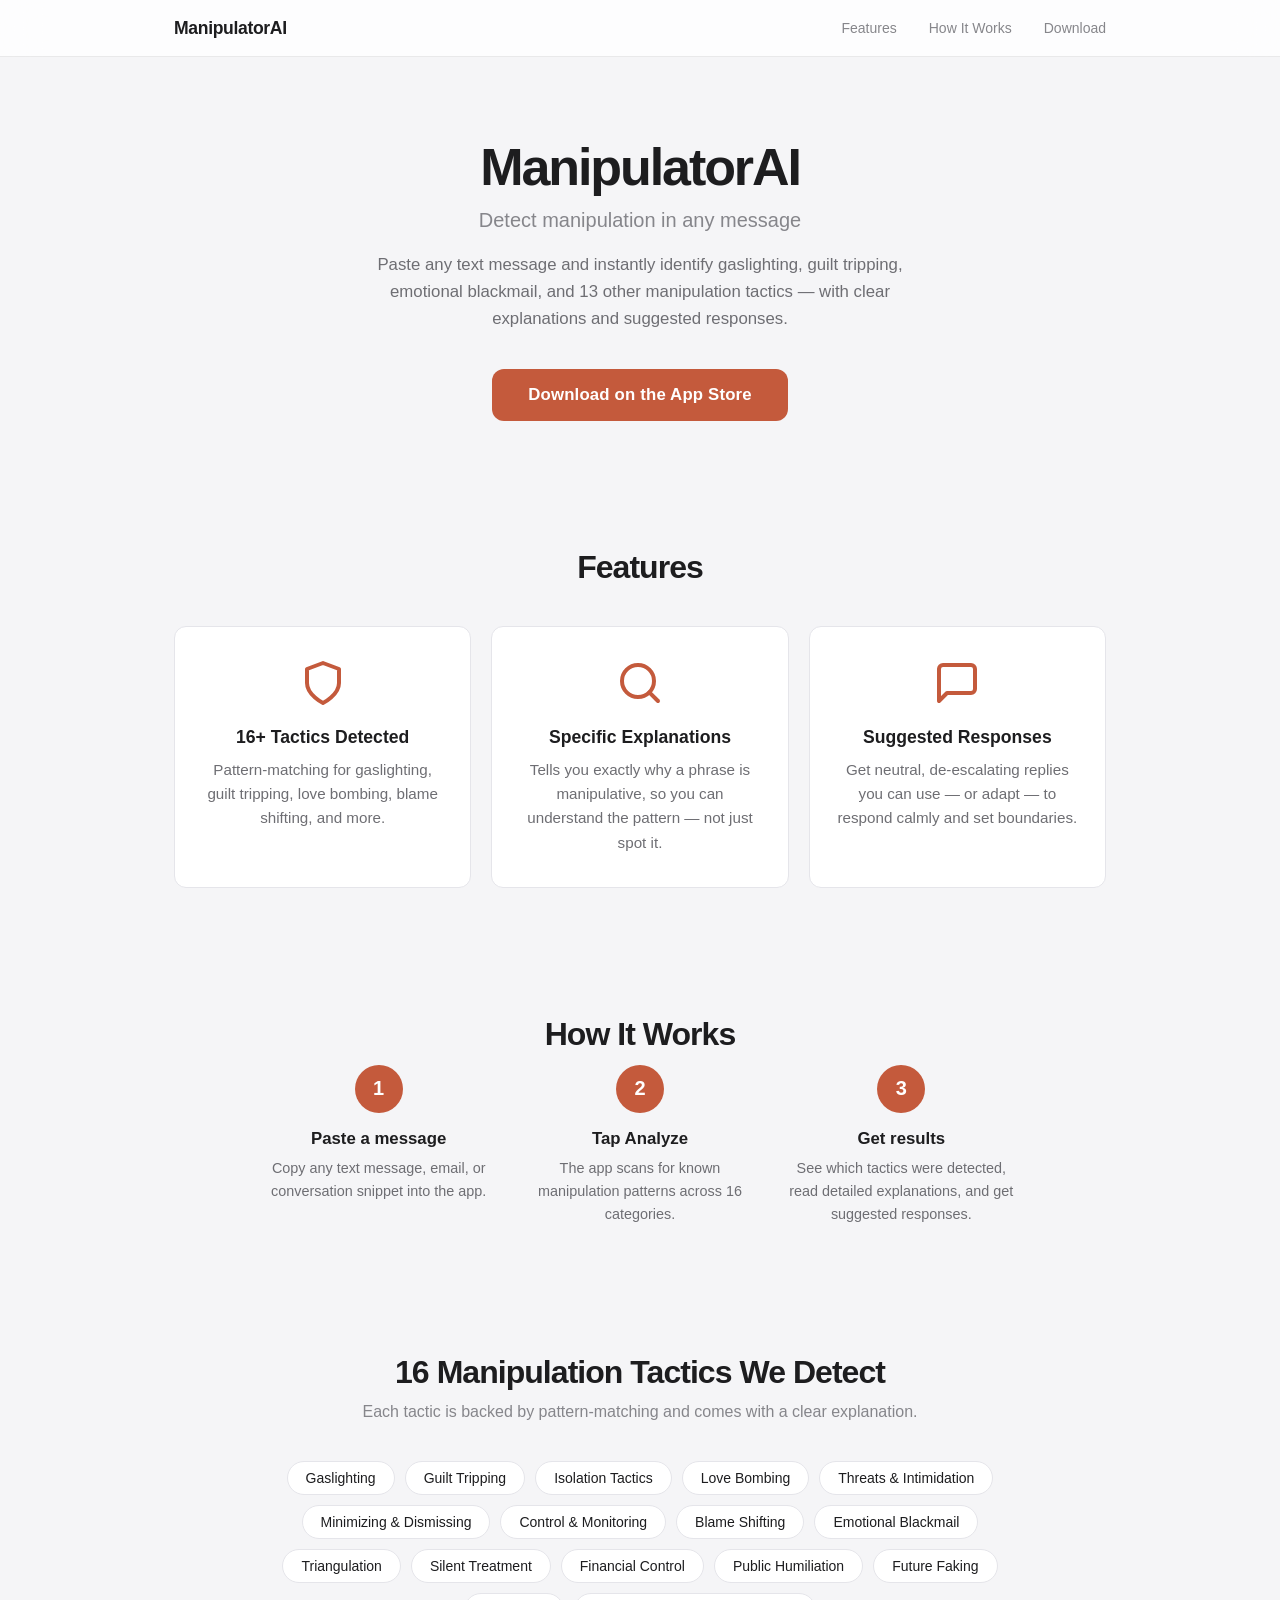
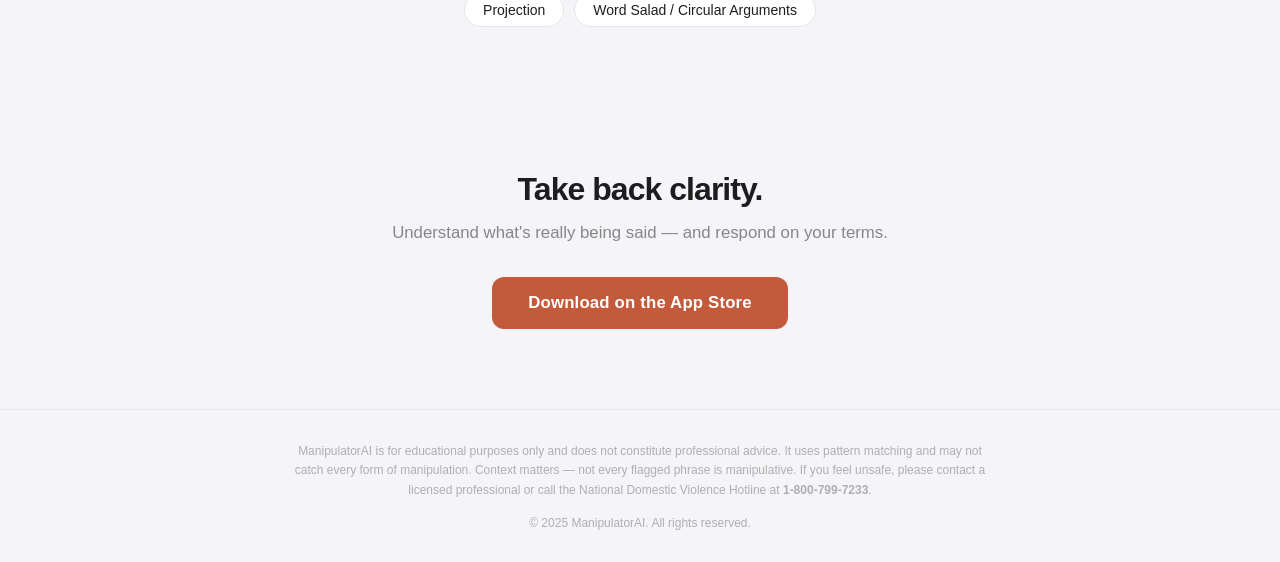
==== commit b7c24eaa: "WIP snapshot before M5 migration (manipulatorai)" ====
--- a/index.html
+++ b/index.html
@@ -3,514 +3,132 @@
 <head>
     <meta charset="UTF-8">
     <meta name="viewport" content="width=device-width, initial-scale=1.0">
-    <title>ManipulatorAI - Detect Manipulative Messages</title>
+    <title>ManipulatorAI - Detect Manipulation in Messages</title>
     <link rel="stylesheet" href="style.css">
 </head>
 <body>
-    <div class="container">
-        <header>
-            <h1>ManipulatorAI</h1>
-            <p>Advanced Pattern Recognition for Communication Analysis</p>
-            <div class="header-subtitle">
-                Powered by sophisticated linguistic algorithms to detect manipulation patterns in written communication
+
+    <!-- Nav Bar -->
+    <nav class="navbar">
+        <div class="nav-container">
+            <a href="#" class="nav-brand">ManipulatorAI</a>
+            <div class="nav-links" id="nav-links">
+                <a href="#features" class="nav-link">Features</a>
+                <a href="#how-it-works" class="nav-link">How It Works</a>
+                <a href="#download" class="nav-link">Download</a>
             </div>
-        </header>
+            <button class="nav-hamburger" id="nav-hamburger" aria-label="Toggle menu">
+                <span></span>
+                <span></span>
+                <span></span>
+            </button>
+        </div>
+    </nav>
 
-        <nav class="navigation">
-            <button class="nav-tab active" data-tab="home">Home</button>
-            <button class="nav-tab" data-tab="learn">Learn About Manipulation</button>
-            <button class="nav-tab" data-tab="history">Conversation History</button>
-            <button class="nav-tab" data-tab="profile">Profile</button>
-        </nav>
+    <!-- Hero -->
+    <section class="hero">
+        <h1 class="hero-title">ManipulatorAI</h1>
+        <p class="hero-tagline">Detect manipulation in any message</p>
+        <p class="hero-subtitle">Paste any text message and instantly identify gaslighting, guilt tripping, emotional blackmail, and 13 other manipulation tactics — with clear explanations and suggested responses.</p>
+        <a href="#" class="cta-button">Download on the App Store</a>
+    </section>
 
-        <main>
-            <!-- Home Tab -->
-            <section id="home-tab" class="tab-content active">
-                <div class="hero-section">
-                    <div class="hero-content">
-                        <div class="impact-stats">
-                            <div class="stat-highlight">
-                                <div class="stat-number">15+</div>
-                                <div class="stat-label">Manipulation Tactics Detected</div>
-                            </div>
-                            <div class="stat-highlight">
-                                <div class="stat-number">AI-Powered</div>
-                                <div class="stat-label">Pattern Recognition</div>
-                            </div>
-                            <div class="stat-highlight">
-                                <div class="stat-number">Instant</div>
-                                <div class="stat-label">Analysis Results</div>
-                            </div>
-                        </div>
-                        
-                        <div class="hero-headline">
-                            <h2>Uncover Hidden Manipulation</h2>
-                            <h3>in Any Message</h3>
-                            <p class="hero-subtitle">Advanced AI instantly analyzes communication patterns to reveal psychological manipulation tactics, emotional triggers, and power imbalances.</p>
-                        </div>
-                    </div>
+    <!-- Features -->
+    <section class="features" id="features">
+        <h2 class="section-title">Features</h2>
+        <div class="features-grid">
+            <div class="feature-card">
+                <div class="feature-icon">
+                    <svg viewBox="0 0 24 24" fill="none" stroke="currentColor" stroke-width="2" stroke-linecap="round" stroke-linejoin="round">
+                        <path d="M12 22s8-4 8-10V5l-8-3-8 3v7c0 6 8 10 8 10z"/>
+                    </svg>
                 </div>
-                
-                <div class="input-section-bold">
-                    <div class="input-header">
-                        <h3>🔥 Start Your Analysis Now</h3>
-                        <p>Paste any message, email, or conversation below. Our AI will reveal manipulation patterns in seconds.</p>
-                    </div>
-                    
-                    <div class="input-container">
-                        <div class="input-glow-wrapper">
-                            <textarea 
-                                id="message-input" 
-                                placeholder="Paste your message here... (ex: texts, emails, social media posts, workplace communications)"
-                                rows="8"
-                                class="bold-textarea"
-                            ></textarea>
-                            <div class="input-focus-ring"></div>
-                        </div>
-                        
-                        <div class="analyze-section">
-                            <button id="analyze-btn" class="super-analyze-button">
-                                <div class="btn-bg-effect"></div>
-                                <span class="btn-content">
-                                    <span class="btn-icon">⚡</span>
-                                    <span class="btn-text">ANALYZE FOR MANIPULATION</span>
-                                    <span class="btn-arrow">→</span>
-                                </span>
-                            </button>
-                            <div class="analyze-promise">
-                                ✨ <strong>Free Analysis</strong> • Results in 3 seconds • 100% Private
-                            </div>
-                        </div>
-                    </div>
-                    
-                    <div class="trust-indicators">
-                        <div class="trust-item">
-                            <span class="trust-icon">🛡️</span>
-                            <span>Your messages stay private</span>
-                        </div>
-                        <div class="trust-item">
-                            <span class="trust-icon">🧠</span>
-                            <span>Advanced AI analysis</span>
-                        </div>
-                        <div class="trust-item">
-                            <span class="trust-icon">⚡</span>
-                            <span>Instant results</span>
-                        </div>
-                        <div class="trust-item">
-                            <span class="trust-icon">📊</span>
-                            <span>15+ manipulation patterns</span>
-                        </div>
-                    </div>
+                <h3 class="feature-name">16+ Tactics Detected</h3>
+                <p class="feature-desc">Pattern-matching for gaslighting, guilt tripping, love bombing, blame shifting, and more.</p>
+            </div>
+            <div class="feature-card">
+                <div class="feature-icon">
+                    <svg viewBox="0 0 24 24" fill="none" stroke="currentColor" stroke-width="2" stroke-linecap="round" stroke-linejoin="round">
+                        <circle cx="11" cy="11" r="8"/>
+                        <line x1="21" y1="21" x2="16.65" y2="16.65"/>
+                    </svg>
                 </div>
-                
-                <div class="preview-section">
-                    <h3>See What Our Analysis Reveals:</h3>
-                    <div class="preview-grid">
-                        <div class="preview-card">
-                            <div class="preview-icon">🎯</div>
-                            <h4>Guilt Manipulation</h4>
-                            <p>"After everything I've done for you..."</p>
-                        </div>
-                        <div class="preview-card">
-                            <div class="preview-icon">💭</div>
-                            <h4>Gaslighting Patterns</h4>
-                            <p>"You're being too sensitive..."</p>
-                        </div>
-                        <div class="preview-card">
-                            <div class="preview-icon">🔒</div>
-                            <h4>Control Tactics</h4>
-                            <p>"You can't go there without me..."</p>
-                        </div>
-                        <div class="preview-card">
-                            <div class="preview-icon">⚠️</div>
-                            <h4>Emotional Blackmail</h4>
-                            <p>"I'll hurt myself if you leave..."</p>
-                        </div>
-                    </div>
+                <h3 class="feature-name">Specific Explanations</h3>
+                <p class="feature-desc">Tells you exactly why a phrase is manipulative, so you can understand the pattern — not just spot it.</p>
+            </div>
+            <div class="feature-card">
+                <div class="feature-icon">
+                    <svg viewBox="0 0 24 24" fill="none" stroke="currentColor" stroke-width="2" stroke-linecap="round" stroke-linejoin="round">
+                        <path d="M21 15a2 2 0 0 1-2 2H7l-4 4V5a2 2 0 0 1 2-2h14a2 2 0 0 1 2 2z"/>
+                    </svg>
                 </div>
-
-                <div id="results-section" class="results-section hidden">
-                    <h2>Analysis Results</h2>
-                    <div id="results-content"></div>
-                    <div id="neutral-response" class="neutral-response hidden">
-                        <h3>Suggested Neutral Response</h3>
-                        <div id="response-content"></div>
-                    </div>
-                </div>
-
-                <div id="loading" class="loading hidden">
-                    <div class="spinner"></div>
-                    <p>Analyzing message...</p>
-                </div>
-            </section>
-
-            <!-- Learn Tab -->
-            <section id="learn-tab" class="tab-content">
-                <h2>Understanding Communication Patterns</h2>
-                <p>Learn to recognize manipulation patterns through advanced linguistic analysis. Our system identifies over 15 distinct manipulation tactics by analyzing word patterns, emotional pressure points, and communication structures.</p>
-                
-                <div class="pattern-analysis-info">
-                    <div class="analysis-feature">
-                        <div class="feature-icon">🧠</div>
-                        <div class="feature-content">
-                            <h4>Psychological Pattern Recognition</h4>
-                            <p>Advanced algorithms detect emotional manipulation techniques and psychological pressure tactics</p>
-                        </div>
-                    </div>
-                    <div class="analysis-feature">
-                        <div class="feature-icon">📝</div>
-                        <div class="feature-content">
-                            <h4>Linguistic Structure Analysis</h4>
-                            <p>Examines sentence construction, word choice, and communication flow for manipulation indicators</p>
-                        </div>
-                    </div>
-                    <div class="analysis-feature">
-                        <div class="feature-icon">⚖️</div>
-                        <div class="feature-content">
-                            <h4>Power Dynamic Detection</h4>
-                            <p>Identifies language patterns that create imbalanced power dynamics in relationships</p>
-                        </div>
-                    </div>
-                </div>
-                
-                <div class="tactics-grid">
-                    <div class="tactic-card">
-                        <h3>Gaslighting Patterns</h3>
-                        <p><strong>Pattern Analysis:</strong> Systematic reality distortion through memory invalidation.</p>
-                        <p><strong>Key Indicators:</strong> "That never happened," "You're too sensitive," "You're imagining things."</p>
-                        <p><strong>Psychological Impact:</strong> Creates dependency on manipulator's version of reality through engineered self-doubt.</p>
-                    </div>
-
-                    <div class="tactic-card">
-                        <h3>Guilt Manipulation</h3>
-                        <p><strong>Pattern Analysis:</strong> Emotional leverage through obligation and sacrifice narratives.</p>
-                        <p><strong>Key Indicators:</strong> "After everything I've done," "You're so ungrateful," "How could you?"</p>
-                        <p><strong>Psychological Impact:</strong> Exploits empathy to override personal boundaries and autonomy.</p>
-                    </div>
-
-                    <div class="tactic-card">
-                        <h3>Isolation Patterns</h3>
-                        <p><strong>Pattern Analysis:</strong> Strategic separation from support networks through relationship undermining.</p>
-                        <p><strong>Key Indicators:</strong> "They don't understand you," "I'm the only one," "Your friends are toxic."</p>
-                        <p><strong>Psychological Impact:</strong> Creates information control and emotional dependency.</p>
-                    </div>
-
-                    <div class="tactic-card">
-                        <h3>Love Bombing</h3>
-                        <p><strong>Pattern Analysis:</strong> Overwhelming positive attention to create rapid emotional attachment.</p>
-                        <p><strong>Key Indicators:</strong> "You're perfect," "Soulmates," "Never felt this way before."</p>
-                        <p><strong>Psychological Impact:</strong> Establishes deep emotional hooks before revealing controlling behavior.</p>
-                    </div>
-
-                    <div class="tactic-card">
-                        <h3>Threat Patterns</h3>
-                        <p><strong>Pattern Analysis:</strong> Fear-based compliance through consequence escalation.</p>
-                        <p><strong>Key Indicators:</strong> "You'll regret this," "I'll ruin you," "No one will believe you."</p>
-                        <p><strong>Psychological Impact:</strong> Creates learned helplessness through intimidation tactics.</p>
-                    </div>
-
-                    <div class="tactic-card">
-                        <h3>Minimization Patterns</h3>
-                        <p><strong>Pattern Analysis:</strong> Experience invalidation to avoid accountability.</p>
-                        <p><strong>Key Indicators:</strong> "You're overreacting," "Not that bad," "Stop being dramatic."</p>
-                        <p><strong>Psychological Impact:</strong> Erodes confidence in personal judgment and emotional validity.</p>
-                    </div>
-
-                    <div class="tactic-card">
-                        <h3>Control Patterns</h3>
-                        <p><strong>Pattern Analysis:</strong> Autonomy restriction through monitoring and permission-seeking.</p>
-                        <p><strong>Key Indicators:</strong> "Show me your phone," "You can't," "Need my permission."</p>
-                        <p><strong>Psychological Impact:</strong> Creates learned dependency and reduced self-efficacy.</p>
-                    </div>
-
-                    <div class="tactic-card">
-                        <h3>Blame Shifting</h3>
-                        <p><strong>Pattern Analysis:</strong> Responsibility deflection through victim attribution.</p>
-                        <p><strong>Key Indicators:</strong> "You made me," "Your fault," "Look what you made me do."</p>
-                        <p><strong>Psychological Impact:</strong> Reverses victim-perpetrator dynamics to avoid consequences.</p>
-                    </div>
-
-                    <div class="tactic-card">
-                        <h3>Emotional Blackmail</h3>
-                        <p><strong>Pattern Analysis:</strong> Extreme consequence threats to manipulate decisions.</p>
-                        <p><strong>Key Indicators:</strong> "I'll hurt myself if," "Can't live without you," "You're killing me."</p>
-                        <p><strong>Psychological Impact:</strong> Creates false responsibility for another's emotional regulation.</p>
-                    </div>
-
-                    <div class="tactic-card">
-                        <h3>Triangulation</h3>
-                        <p><strong>Pattern Analysis:</strong> Third-party involvement to create artificial consensus.</p>
-                        <p><strong>Key Indicators:</strong> "Everyone agrees with me," "Others think you're wrong," "Nobody likes when you."</p>
-                        <p><strong>Psychological Impact:</strong> Creates social isolation and self-doubt through perceived group rejection.</p>
-                    </div>
-
-                    <div class="tactic-card">
-                        <h3>Silent Treatment</h3>
-                        <p><strong>Pattern Analysis:</strong> Communication withdrawal as punishment mechanism.</p>
-                        <p><strong>Key Indicators:</strong> "Not talking to you," "Whatever," "Figure it out yourself."</p>
-                        <p><strong>Psychological Impact:</strong> Exploits attachment needs to force compliance through emotional abandonment.</p>
-                    </div>
-
-                    <div class="tactic-card">
-                        <h3>Financial Control</h3>
-                        <p><strong>Pattern Analysis:</strong> Economic dependency creation for behavioral control.</p>
-                        <p><strong>Key Indicators:</strong> "I control the money," "Can't afford," "You'd be broke without me."</p>
-                        <p><strong>Psychological Impact:</strong> Creates survival-level dependency that overrides personal agency.</p>
-                    </div>
-
-                    <div class="tactic-card">
-                        <h3>Future Faking</h3>
-                        <p><strong>Pattern Analysis:</strong> False promise patterns to maintain current control.</p>
-                        <p><strong>Key Indicators:</strong> "When we get married," "Things will be different," "Someday we'll."</p>
-                        <p><strong>Psychological Impact:</strong> Sustains hope to prevent present-moment decision making.</p>
-                    </div>
-
-                    <div class="tactic-card">
-                        <h3>Projection Patterns</h3>
-                        <p><strong>Pattern Analysis:</strong> Self-trait attribution to deflect personal accountability.</p>
-                        <p><strong>Key Indicators:</strong> "You're the one who," "You always," "You're the manipulative one."</p>
-                        <p><strong>Psychological Impact:</strong> Creates confusion about responsibility and personal traits.</p>
-                    </div>
-
-                    <div class="tactic-card">
-                        <h3>Word Salad/Circular Logic</h3>
-                        <p><strong>Pattern Analysis:</strong> Deliberate confusion tactics to avoid direct confrontation.</p>
-                        <p><strong>Key Indicators:</strong> "That's not the point," "You don't understand," "Not what I meant."</p>
-                        <p><strong>Psychological Impact:</strong> Creates cognitive overload to prevent effective communication.</p>
-                    </div>
-                </div>
-
-                <div class="help-resources">
-                    <h3>Getting Help</h3>
-                    <p>If you recognize these patterns in your relationships, remember:</p>
-                    <ul>
-                        <li>Trust your instincts - if something feels wrong, it probably is</li>
-                        <li>Document incidents to help validate your experiences</li>
-                        <li>Reach out to trusted friends, family, or professional counselors</li>
-                        <li>Consider contacting domestic violence resources if you feel unsafe</li>
-                    </ul>
-                </div>
-            </section>
-
-            <!-- History Tab -->
-            <section id="history-tab" class="tab-content">
-                <h2>Conversation History</h2>
-                <div id="auth-required" class="auth-prompt hidden">
-                    <div class="auth-card">
-                        <h3>Sign In Required</h3>
-                        <p>Please sign in to view your conversation history and track your analyses.</p>
-                        <button id="sign-in-btn" class="auth-button">Sign In with Google</button>
-                    </div>
-                </div>
-                
-                <div id="history-content" class="hidden">
-                    <div class="usage-stats">
-                        <div class="stat-card">
-                            <h3>Usage Statistics</h3>
-                            <div class="stats-grid">
-                                <div class="stat-item">
-                                    <span class="stat-number" id="total-analyses">0</span>
-                                    <span class="stat-label">Total Analyses</span>
-                                </div>
-                                <div class="stat-item">
-                                    <span class="stat-number" id="free-remaining">5</span>
-                                    <span class="stat-label">Free Uses Left</span>
-                                </div>
-                                <div class="stat-item">
-                                    <span class="stat-number" id="tactics-detected">0</span>
-                                    <span class="stat-label">Tactics Detected</span>
-                                </div>
-                            </div>
-                        </div>
-                        <div id="upgrade-prompt" class="upgrade-card hidden">
-                            <h3>Unlock Unlimited Access</h3>
-                            <p>You've used all your free analyses. Choose a plan to continue:</p>
-                            <div class="pricing-options">
-                                <button class="price-btn" data-plan="monthly">
-                                    <div class="price">$2.00/month</div>
-                                    <div class="plan-label">Monthly Plan</div>
-                                </button>
-                                <button class="price-btn featured" data-plan="lifetime">
-                                    <div class="price">$30.00</div>
-                                    <div class="plan-label">Lifetime Access</div>
-                                    <div class="savings">Best Value!</div>
-                                </button>
-                            </div>
-                        </div>
-                    </div>
-                    
-                    <div class="conversations-list">
-                        <h3>Past Conversations</h3>
-                        <div id="conversations-container">
-                            <div class="empty-state">
-                                <p>No conversations yet. Start by analyzing a message!</p>
-                            </div>
-                        </div>
-                    </div>
-                </div>
-            </section>
-
-            <!-- Profile Tab -->
-            <section id="profile-tab" class="tab-content">
-                <h2>Your Profile</h2>
-                <div id="profile-signed-out" class="auth-prompt">
-                    <div class="auth-card">
-                        <h3>Sign In to Access Your Profile</h3>
-                        <p>Sign in to view your account details, subscription status, and personalized settings.</p>
-                        <button id="profile-sign-in-btn" class="auth-button">Sign In with Google</button>
-                    </div>
-                </div>
-
-                <div id="profile-content" class="profile-content hidden">
-                    <div class="profile-section">
-                        <div class="user-info">
-                            <div class="user-avatar">
-                                <div id="user-avatar-img"></div>
-                            </div>
-                            <div class="user-details">
-                                <h3 id="user-name">Loading...</h3>
-                                <p id="user-email">Loading...</p>
-                                <span id="subscription-status" class="status-badge">Free Plan</span>
-                            </div>
-                            <button id="sign-out-btn" class="sign-out-button">Sign Out</button>
-                        </div>
-                    </div>
-
-                    <div class="profile-section">
-                        <h3>Subscription</h3>
-                        <div id="subscription-details">
-                            <div class="subscription-info">
-                                <p>Current Plan: <strong id="current-plan">Free (5 analyses)</strong></p>
-                                <p>Status: <strong id="plan-status">Active</strong></p>
-                            </div>
-                            <button id="manage-subscription" class="manage-btn hidden">Manage Subscription</button>
-                            <button id="upgrade-subscription" class="upgrade-btn">Upgrade Plan</button>
-                        </div>
-                    </div>
-
-                    <div class="profile-section">
-                        <h3>Settings</h3>
-                        <div class="setting-item">
-                            <label for="auto-suggest">
-                                <input type="checkbox" id="auto-suggest" checked>
-                                Auto-suggest neutral responses
-                            </label>
-                        </div>
-                        <div class="setting-item">
-                            <label for="detailed-analysis">
-                                <input type="checkbox" id="detailed-analysis">
-                                Show detailed analysis explanations
-                            </label>
-                        </div>
-                        <div class="setting-item">
-                            <label for="save-history">
-                                <input type="checkbox" id="save-history" checked>
-                                Save conversation history
-                            </label>
-                        </div>
-                    </div>
-
-                    <div class="profile-section">
-                        <h3>Privacy & Security</h3>
-                        <div class="privacy-note">
-                            <strong>Privacy First:</strong> Message analysis happens locally in your browser. 
-                            Only conversation summaries are saved to track your usage history.
-                        </div>
-                        <button id="clear-history" class="danger-btn">Clear All History</button>
-                    </div>
-
-                    <div class="profile-section">
-                        <h3>About ManipulatorAI</h3>
-                        <p>ManipulatorAI is designed to help people recognize potential manipulation in messages. 
-                        While our analysis can identify common patterns, always trust your instincts and seek 
-                        professional help if you feel unsafe.</p>
-                    </div>
-                </div>
-            </section>
-        </main>
-
-        <footer>
-            <div class="footer-content">
-                <div class="footer-section">
-                    <h4>Advanced Pattern Recognition</h4>
-                    <p>Sophisticated linguistic algorithms analyze communication patterns locally in your browser. No data is transmitted or stored on external servers.</p>
-                </div>
-                <div class="footer-section">
-                    <h4>Privacy-First Analysis</h4>
-                    <p>All pattern detection happens on your device. Only conversation summaries are saved for your usage tracking and history.</p>
-                </div>
-                <div class="footer-section">
-                    <h4>Powered by AI</h4>
-                    <p>Our pattern recognition technology continuously evolves to detect emerging manipulation techniques and communication patterns.</p>
-                </div>
-            </div>
-        </footer>
-    </div>
-
-    <!-- Payment Modal -->
-    <div id="payment-modal" class="modal hidden">
-        <div class="modal-content">
-            <span class="close-modal">&times;</span>
-            <h3>Choose Your Plan</h3>
-            <p>You've used all your free analyses. Select a plan to continue:</p>
-            <div class="payment-options">
-                <div class="payment-option" data-plan="monthly">
-                    <h4>Monthly Plan</h4>
-                    <div class="price-large">$2.00/month</div>
-                    <ul>
-                        <li>Unlimited analyses</li>
-                        <li>Conversation history</li>
-                        <li>Priority support</li>
-                    </ul>
-                    <button class="payment-btn" data-plan="monthly">Choose Monthly</button>
-                </div>
-                <div class="payment-option featured" data-plan="lifetime">
-                    <div class="best-value">Best Value!</div>
-                    <h4>Lifetime Access</h4>
-                    <div class="price-large">$30.00</div>
-                    <div class="savings-text">Save $90+ vs monthly</div>
-                    <ul>
-                        <li>Unlimited analyses forever</li>
-                        <li>Conversation history</li>
-                        <li>Priority support</li>
-                        <li>Future feature updates</li>
-                    </ul>
-                    <button class="payment-btn featured" data-plan="lifetime">Choose Lifetime</button>
-                </div>
+                <h3 class="feature-name">Suggested Responses</h3>
+                <p class="feature-desc">Get neutral, de-escalating replies you can use — or adapt — to respond calmly and set boundaries.</p>
             </div>
         </div>
-    </div>
+    </section>
 
-    <!-- Auth Modal -->
-    <div id="auth-modal" class="modal hidden">
-        <div class="modal-content auth-modal">
-            <span class="close-modal">&times;</span>
-            <h3>Sign In Required</h3>
-            <p>To continue using ManipulatorAI and track your conversation history, please sign in:</p>
-            <button id="google-sign-in" class="auth-button">
-                <svg width="20" height="20" viewBox="0 0 24 24">
-                    <path fill="#4285F4" d="M22.56 12.25c0-.78-.07-1.53-.2-2.25H12v4.26h5.92c-.26 1.37-1.04 2.53-2.21 3.31v2.77h3.57c2.08-1.92 3.28-4.74 3.28-8.09z"/>
-                    <path fill="#34A853" d="M12 23c2.97 0 5.46-.98 7.28-2.66l-3.57-2.77c-.98.66-2.23 1.06-3.71 1.06-2.86 0-5.29-1.93-6.16-4.53H2.18v2.84C3.99 20.53 7.7 23 12 23z"/>
-                    <path fill="#FBBC05" d="M5.84 14.09c-.22-.66-.35-1.36-.35-2.09s.13-1.43.35-2.09V7.07H2.18C1.43 8.55 1 10.22 1 12s.43 3.45 1.18 4.93l2.85-2.22.81-.62z"/>
-                    <path fill="#EA4335" d="M12 5.38c1.62 0 3.06.56 4.21 1.64l3.15-3.15C17.45 2.09 14.97 1 12 1 7.7 1 3.99 3.47 2.18 7.07l3.66 2.84c.87-2.6 3.3-4.53 6.16-4.53z"/>
-                </svg>
-                Continue with Google
-            </button>
-            <div class="auth-benefits">
-                <h4>Benefits of signing in:</h4>
-                <ul>
-                    <li>Track conversation history</li>
-                    <li>Sync across devices</li>
-                    <li>Manage subscription</li>
-                    <li>Personalized insights</li>
-                </ul>
+    <!-- How It Works -->
+    <section class="how-it-works" id="how-it-works">
+        <h2 class="section-title">How It Works</h2>
+        <div class="steps">
+            <div class="step">
+                <div class="step-number">1</div>
+                <h3 class="step-name">Paste a message</h3>
+                <p class="step-desc">Copy any text message, email, or conversation snippet into the app.</p>
+            </div>
+            <div class="step">
+                <div class="step-number">2</div>
+                <h3 class="step-name">Tap Analyze</h3>
+                <p class="step-desc">The app scans for known manipulation patterns across 16 categories.</p>
+            </div>
+            <div class="step">
+                <div class="step-number">3</div>
+                <h3 class="step-name">Get results</h3>
+                <p class="step-desc">See which tactics were detected, read detailed explanations, and get suggested responses.</p>
             </div>
         </div>
-    </div>
+    </section>
 
-    <script src="https://accounts.google.com/gsi/client" async defer></script>
-    <script src="https://js.stripe.com/v3/"></script>
-    <script src="config.js"></script>
+    <!-- Methods Preview -->
+    <section class="methods-preview" id="methods">
+        <h2 class="section-title">16 Manipulation Tactics We Detect</h2>
+        <p class="section-subtitle">Each tactic is backed by pattern-matching and comes with a clear explanation.</p>
+        <div class="methods-grid">
+            <span class="method-pill">Gaslighting</span>
+            <span class="method-pill">Guilt Tripping</span>
+            <span class="method-pill">Isolation Tactics</span>
+            <span class="method-pill">Love Bombing</span>
+            <span class="method-pill">Threats &amp; Intimidation</span>
+            <span class="method-pill">Minimizing &amp; Dismissing</span>
+            <span class="method-pill">Control &amp; Monitoring</span>
+            <span class="method-pill">Blame Shifting</span>
+            <span class="method-pill">Emotional Blackmail</span>
+            <span class="method-pill">Triangulation</span>
+            <span class="method-pill">Silent Treatment</span>
+            <span class="method-pill">Financial Control</span>
+            <span class="method-pill">Public Humiliation</span>
+            <span class="method-pill">Future Faking</span>
+            <span class="method-pill">Projection</span>
+            <span class="method-pill">Word Salad / Circular Arguments</span>
+        </div>
+    </section>
+
+    <!-- Final CTA -->
+    <section class="final-cta" id="download">
+        <h2 class="final-cta-title">Take back clarity.</h2>
+        <p class="final-cta-subtitle">Understand what's really being said — and respond on your terms.</p>
+        <a href="#" class="cta-button">Download on the App Store</a>
+    </section>
+
+    <!-- Footer -->
+    <footer class="footer">
+        <div class="footer-container">
+            <p class="footer-disclaimer">ManipulatorAI is for educational purposes only and does not constitute professional advice. It uses pattern matching and may not catch every form of manipulation. Context matters — not every flagged phrase is manipulative. If you feel unsafe, please contact a licensed professional or call the National Domestic Violence Hotline at <strong>1-800-799-7233</strong>.</p>
+            <p class="footer-copyright">&copy; 2025 ManipulatorAI. All rights reserved.</p>
+        </div>
+    </footer>
+
     <script src="script.js"></script>
 </body>
-</html>+</html>
--- a/style.css
+++ b/style.css
@@ -4,1676 +4,414 @@
     box-sizing: border-box;
 }
 
+html {
+    scroll-behavior: smooth;
+}
+
 body {
-    font-family: -apple-system, BlinkMacSystemFont, 'Segoe UI', Roboto, Oxygen, Ubuntu, Cantarell, sans-serif;
-    background: linear-gradient(135deg, #f8fafc 0%, #ffffff 50%, #f1f5f9 100%);
-    min-height: 100vh;
-    color: #1a2332;
-    transition: all 0.3s cubic-bezier(0.4, 0, 0.2, 1);
-}
-
-.container {
-    max-width: 800px;
-    margin: 0 auto;
-    padding: 20px;
-    min-height: 100vh;
+    font-family: -apple-system, BlinkMacSystemFont, 'Segoe UI', Roboto, Helvetica, Arial, sans-serif;
+    background: #f5f5f7;
+    color: #1d1d1f;
+    -webkit-font-smoothing: antialiased;
+}
+
+/* ─── Nav Bar ─── */
+
+.navbar {
+    position: sticky;
+    top: 0;
+    z-index: 100;
+    background: rgba(255, 255, 255, 0.8);
+    backdrop-filter: blur(20px);
+    -webkit-backdrop-filter: blur(20px);
+    border-bottom: 1px solid rgba(0, 0, 0, 0.08);
+}
+
+.nav-container {
+    max-width: 980px;
+    margin: 0 auto;
     display: flex;
+    align-items: center;
+    justify-content: space-between;
+    padding: 0 24px;
+    height: 56px;
+}
+
+.nav-brand {
+    font-size: 1.1rem;
+    font-weight: 700;
+    color: #1d1d1f;
+    text-decoration: none;
+    letter-spacing: -0.02em;
+}
+
+.nav-links {
+    display: flex;
+    gap: 32px;
+}
+
+.nav-link {
+    font-size: 0.875rem;
+    font-weight: 500;
+    color: #86868b;
+    text-decoration: none;
+    transition: color 0.2s ease;
+}
+
+.nav-link:hover {
+    color: #1d1d1f;
+}
+
+.nav-hamburger {
+    display: none;
     flex-direction: column;
-}
-
-header {
-    text-align: center;
-    margin-bottom: 40px;
-    padding: 40px 0;
-    background: linear-gradient(135deg, rgba(59, 130, 246, 0.03) 0%, rgba(147, 197, 253, 0.05) 100%);
-    border-radius: 20px 20px 0 0;
-    backdrop-filter: blur(10px);
-    border-bottom: 1px solid rgba(59, 130, 246, 0.1);
-    transition: all 0.4s cubic-bezier(0.4, 0, 0.2, 1);
-}
-
-header:hover {
-    transform: translateY(-2px);
-    box-shadow: 0 10px 40px rgba(59, 130, 246, 0.1);
-}
-
-header h1 {
-    font-size: 3rem;
-    font-weight: 800;
-    margin-bottom: 12px;
-    color: #1a2332;
-    background: linear-gradient(135deg, #1a2332 0%, #3b82f6 100%);
-    -webkit-background-clip: text;
-    -webkit-text-fill-color: transparent;
-    background-clip: text;
-    transition: all 0.3s ease;
-}
-
-header p {
-    font-size: 1.2rem;
-    color: #4b5563;
-    font-weight: 500;
-    margin-bottom: 8px;
-    transition: color 0.3s ease;
-}
-
-.header-subtitle {
-    font-size: 0.9rem;
-    color: #6b7280;
-    max-width: 600px;
-    margin: 0 auto;
-    line-height: 1.6;
-    opacity: 0.8;
-    transition: opacity 0.3s ease;
-}
-
-.navigation {
-    display: flex;
-    justify-content: center;
-    margin-bottom: 40px;
-    background: white;
-    border-radius: 16px;
-    padding: 8px;
-    box-shadow: 0 4px 20px rgba(0, 0, 0, 0.05);
-    backdrop-filter: blur(10px);
-    border: 1px solid rgba(59, 130, 246, 0.1);
-    transition: all 0.3s cubic-bezier(0.4, 0, 0.2, 1);
-}
-
-.nav-tab {
+    gap: 5px;
     background: none;
     border: none;
-    padding: 16px 28px;
+    cursor: pointer;
+    padding: 4px;
+}
+
+.nav-hamburger span {
+    display: block;
+    width: 22px;
+    height: 2px;
+    background: #1d1d1f;
+    border-radius: 1px;
+    transition: transform 0.25s ease, opacity 0.25s ease;
+}
+
+.nav-hamburger.open span:nth-child(1) {
+    transform: translateY(7px) rotate(45deg);
+}
+
+.nav-hamburger.open span:nth-child(2) {
+    opacity: 0;
+}
+
+.nav-hamburger.open span:nth-child(3) {
+    transform: translateY(-7px) rotate(-45deg);
+}
+
+/* ─── Hero ─── */
+
+.hero {
+    text-align: center;
+    padding: 80px 24px 64px;
+    max-width: 700px;
+    margin: 0 auto;
+}
+
+.hero-title {
+    font-size: 3.25rem;
+    font-weight: 800;
+    color: #1d1d1f;
+    letter-spacing: -0.04em;
+    margin-bottom: 12px;
+}
+
+.hero-tagline {
+    font-size: 1.25rem;
+    color: #86868b;
+    margin-bottom: 20px;
+}
+
+.hero-subtitle {
+    font-size: 1.05rem;
+    color: #6e6e73;
+    line-height: 1.6;
+    max-width: 540px;
+    margin: 0 auto 36px;
+}
+
+/* ─── CTA Button ─── */
+
+.cta-button {
+    display: inline-block;
+    padding: 16px 36px;
+    background: #c45a3c;
+    color: #fff;
+    font-size: 1.05rem;
+    font-weight: 700;
+    font-family: inherit;
+    text-decoration: none;
+    border-radius: 12px;
+    border: none;
+    cursor: pointer;
+    transition: background 0.2s ease, transform 0.2s ease, box-shadow 0.2s ease;
+    letter-spacing: 0.01em;
+}
+
+.cta-button:hover {
+    background: #b55035;
+    transform: translateY(-1px);
+    box-shadow: 0 6px 16px rgba(196, 90, 60, 0.35);
+}
+
+.cta-button:active {
+    transform: translateY(0);
+}
+
+/* ─── Section Shared ─── */
+
+.section-title {
+    font-size: 2rem;
+    font-weight: 700;
+    color: #1d1d1f;
+    letter-spacing: -0.03em;
+    text-align: center;
+    margin-bottom: 12px;
+}
+
+.section-subtitle {
     font-size: 1rem;
-    font-weight: 600;
-    color: #6b7280;
-    cursor: pointer;
+    color: #86868b;
+    text-align: center;
+    margin-bottom: 40px;
+}
+
+/* ─── Features ─── */
+
+.features {
+    padding: 64px 24px;
+    max-width: 980px;
+    margin: 0 auto;
+}
+
+.features .section-title {
+    margin-bottom: 40px;
+}
+
+.features-grid {
+    display: grid;
+    grid-template-columns: repeat(3, 1fr);
+    gap: 20px;
+}
+
+.feature-card {
+    background: #fff;
+    border: 1px solid #e5e5ea;
     border-radius: 12px;
-    position: relative;
-    transition: all 0.3s cubic-bezier(0.4, 0, 0.2, 1);
-    transform: translateZ(0);
-    overflow: hidden;
-}
-
-.nav-tab:before {
-    content: '';
-    position: absolute;
-    top: 0;
-    left: 0;
+    padding: 32px 24px;
+    text-align: center;
+}
+
+.feature-icon {
+    width: 48px;
+    height: 48px;
+    margin: 0 auto 20px;
+    color: #c45a3c;
+}
+
+.feature-icon svg {
     width: 100%;
     height: 100%;
-    background: linear-gradient(135deg, #3b82f6 0%, #1d4ed8 100%);
-    opacity: 0;
-    border-radius: 12px;
-    transition: opacity 0.3s cubic-bezier(0.4, 0, 0.2, 1);
-    z-index: -1;
-}
-
-.nav-tab:hover {
-    color: #374151;
-    transform: translateY(-2px);
-    box-shadow: 0 8px 25px rgba(59, 130, 246, 0.15);
-}
-
-.nav-tab.active {
-    color: white;
-    transform: translateY(-2px);
-    box-shadow: 0 8px 25px rgba(59, 130, 246, 0.3);
-}
-
-.nav-tab.active:before {
-    opacity: 1;
-}
-
-.tab-content {
-    display: none;
-    opacity: 0;
-    transform: translateY(20px);
-    transition: all 0.4s cubic-bezier(0.4, 0, 0.2, 1);
-}
-
-.tab-content.active {
-    display: block;
-    opacity: 1;
-    transform: translateY(0);
-    animation: slideInUp 0.4s cubic-bezier(0.4, 0, 0.2, 1);
-}
-
-main {
-    flex: 1;
-    padding: 0 20px;
-}
-
-.analysis-intro {
-    background: linear-gradient(135deg, rgba(59, 130, 246, 0.05) 0%, rgba(147, 197, 253, 0.08) 100%);
-    border-radius: 16px;
-    padding: 32px;
-    margin-bottom: 40px;
-    border: 1px solid rgba(59, 130, 246, 0.1);
-    backdrop-filter: blur(10px);
-    transition: all 0.3s cubic-bezier(0.4, 0, 0.2, 1);
-}
-
-.analysis-intro:hover {
-    transform: translateY(-4px);
-    box-shadow: 0 20px 40px rgba(59, 130, 246, 0.1);
-}
-
-.analysis-intro h3 {
-    color: #1a2332;
-    font-size: 1.4rem;
-    font-weight: 700;
-    margin-bottom: 16px;
-    background: linear-gradient(135deg, #1a2332 0%, #3b82f6 100%);
-    -webkit-background-clip: text;
-    -webkit-text-fill-color: transparent;
-    background-clip: text;
-}
-
-.analysis-intro p {
-    color: #4b5563;
-    line-height: 1.8;
-    font-size: 1rem;
-}
-
-.pattern-analysis-info {
+}
+
+.feature-name {
+    font-size: 1.1rem;
+    font-weight: 700;
+    color: #1d1d1f;
+    margin-bottom: 10px;
+}
+
+.feature-desc {
+    font-size: 0.95rem;
+    color: #6e6e73;
+    line-height: 1.6;
+}
+
+/* ─── How It Works ─── */
+
+.how-it-works {
+    padding: 64px 24px;
+    max-width: 800px;
+    margin: 0 auto;
+}
+
+.steps {
     display: grid;
-    grid-template-columns: repeat(auto-fit, minmax(280px, 1fr));
-    gap: 24px;
-    margin: 40px 0;
-}
-
-.analysis-feature {
-    display: flex;
-    align-items: flex-start;
-    gap: 16px;
-    padding: 24px;
-    background: white;
-    border-radius: 16px;
-    border: 1px solid rgba(59, 130, 246, 0.1);
-    transition: all 0.3s cubic-bezier(0.4, 0, 0.2, 1);
-    backdrop-filter: blur(10px);
-}
-
-.analysis-feature:hover {
-    transform: translateY(-6px);
-    box-shadow: 0 20px 40px rgba(59, 130, 246, 0.12);
-    border-color: rgba(59, 130, 246, 0.2);
-}
-
-.feature-icon {
-    font-size: 2rem;
-    padding: 12px;
-    background: linear-gradient(135deg, #3b82f6 0%, #1d4ed8 100%);
-    border-radius: 12px;
+    grid-template-columns: repeat(3, 1fr);
+    gap: 32px;
+    text-align: center;
+}
+
+.step-number {
+    width: 48px;
+    height: 48px;
+    border-radius: 50%;
+    background: #c45a3c;
+    color: #fff;
+    font-size: 1.25rem;
+    font-weight: 700;
     display: flex;
     align-items: center;
     justify-content: center;
-    min-width: 60px;
-    height: 60px;
-    box-shadow: 0 8px 20px rgba(59, 130, 246, 0.3);
-}
-
-.feature-content h4 {
-    color: #1a2332;
-    font-size: 1.1rem;
-    font-weight: 700;
+    margin: 0 auto 16px;
+}
+
+.step-name {
+    font-size: 1.05rem;
+    font-weight: 700;
+    color: #1d1d1f;
     margin-bottom: 8px;
 }
 
-.feature-content p {
-    color: #6b7280;
+.step-desc {
+    font-size: 0.9rem;
+    color: #6e6e73;
     line-height: 1.6;
-    font-size: 0.95rem;
-}
-
-.input-section {
-    margin-bottom: 40px;
-    background: white;
-    border-radius: 20px;
-    padding: 32px;
-    box-shadow: 0 8px 30px rgba(0, 0, 0, 0.08);
-    border: 1px solid rgba(59, 130, 246, 0.1);
-    transition: all 0.3s cubic-bezier(0.4, 0, 0.2, 1);
-}
-
-.input-section:hover {
-    transform: translateY(-2px);
-    box-shadow: 0 12px 40px rgba(0, 0, 0, 0.12);
-}
-
-/* BOLD MAIN PAGE DESIGN */
-.hero-section {
-    background: linear-gradient(135deg, #1e40af 0%, #3730a3 50%, #7c3aed 100%);
-    margin: -20px -20px 40px -20px;
-    padding: 60px 40px;
-    border-radius: 24px;
-    color: white;
-    text-align: center;
-    position: relative;
-    overflow: hidden;
-}
-
-.hero-section:before {
-    content: '';
-    position: absolute;
-    top: 0;
-    left: 0;
-    width: 100%;
-    height: 100%;
-    background: 
-        radial-gradient(circle at 20% 50%, rgba(59, 130, 246, 0.3) 0%, transparent 50%),
-        radial-gradient(circle at 80% 20%, rgba(147, 51, 234, 0.3) 0%, transparent 50%),
-        radial-gradient(circle at 40% 80%, rgba(99, 102, 241, 0.2) 0%, transparent 50%);
-    animation: pulse 4s ease-in-out infinite;
-}
-
-.hero-content {
-    position: relative;
-    z-index: 2;
-}
-
-.impact-stats {
-    display: flex;
-    justify-content: center;
-    gap: 40px;
-    margin-bottom: 40px;
-    flex-wrap: wrap;
-}
-
-.stat-highlight {
-    text-align: center;
-    padding: 20px;
-    background: rgba(255, 255, 255, 0.15);
-    border-radius: 16px;
-    backdrop-filter: blur(10px);
-    border: 1px solid rgba(255, 255, 255, 0.2);
-    transition: all 0.3s ease;
-}
-
-.stat-highlight:hover {
-    transform: translateY(-5px) scale(1.05);
-    background: rgba(255, 255, 255, 0.2);
-}
-
-.stat-number {
-    font-size: 2.5rem;
-    font-weight: 900;
-    margin-bottom: 8px;
-    background: linear-gradient(135deg, #fbbf24 0%, #f59e0b 100%);
-    -webkit-background-clip: text;
-    -webkit-text-fill-color: transparent;
-    background-clip: text;
-}
-
-.stat-label {
-    font-size: 0.9rem;
-    font-weight: 600;
-    opacity: 0.9;
-}
-
-.hero-headline h2 {
-    font-size: 4rem;
-    font-weight: 900;
-    margin-bottom: 12px;
-    background: linear-gradient(135deg, #ffffff 0%, #fbbf24 100%);
-    -webkit-background-clip: text;
-    -webkit-text-fill-color: transparent;
-    background-clip: text;
-    text-shadow: 0 4px 20px rgba(0, 0, 0, 0.3);
-}
-
-.hero-headline h3 {
-    font-size: 3.5rem;
-    font-weight: 900;
-    margin-bottom: 24px;
-    color: #fbbf24;
-    text-shadow: 0 4px 20px rgba(0, 0, 0, 0.3);
-}
-
-.hero-subtitle {
-    font-size: 1.3rem;
-    line-height: 1.6;
-    max-width: 700px;
-    margin: 0 auto;
-    opacity: 0.95;
-    font-weight: 500;
-}
-
-.input-section-bold {
-    background: linear-gradient(135deg, #ffffff 0%, #f8fafc 100%);
-    border-radius: 24px;
-    padding: 50px;
-    margin-bottom: 50px;
-    box-shadow: 
-        0 25px 50px rgba(0, 0, 0, 0.15),
-        0 0 0 1px rgba(59, 130, 246, 0.1),
-        inset 0 1px 0 rgba(255, 255, 255, 0.8);
-    position: relative;
-    border: 3px solid transparent;
-    background-clip: padding-box;
-}
-
-.input-section-bold:before {
-    content: '';
-    position: absolute;
-    inset: 0;
-    padding: 3px;
-    background: linear-gradient(135deg, #3b82f6, #8b5cf6, #f59e0b);
-    border-radius: 24px;
-    mask: linear-gradient(#fff 0 0) content-box, linear-gradient(#fff 0 0);
-    mask-composite: exclude;
-    animation: shimmer 3s linear infinite;
-}
-
-.input-header {
-    text-align: center;
-    margin-bottom: 40px;
-}
-
-.input-header h3 {
-    font-size: 2.5rem;
-    font-weight: 900;
-    margin-bottom: 16px;
-    background: linear-gradient(135deg, #dc2626 0%, #f59e0b 50%, #eab308 100%);
-    -webkit-background-clip: text;
-    -webkit-text-fill-color: transparent;
-    background-clip: text;
-    text-shadow: 0 2px 10px rgba(220, 38, 38, 0.2);
-}
-
-.input-header p {
-    font-size: 1.2rem;
-    color: #4b5563;
-    font-weight: 600;
-}
-
-.input-container {
+}
+
+/* ─── Methods Preview ─── */
+
+.methods-preview {
+    padding: 64px 24px;
     max-width: 800px;
     margin: 0 auto;
 }
 
-.input-glow-wrapper {
-    position: relative;
-    margin-bottom: 30px;
-}
-
-.bold-textarea {
-    width: 100%;
-    padding: 30px;
-    border: 3px solid #e5e7eb;
-    border-radius: 20px;
-    font-size: 1.2rem;
-    font-family: inherit;
-    resize: vertical;
-    background: #ffffff;
-    color: #1a2332;
-    font-weight: 500;
-    line-height: 1.6;
-    transition: all 0.4s cubic-bezier(0.4, 0, 0.2, 1);
-    box-shadow: 
-        0 10px 25px rgba(0, 0, 0, 0.1),
-        inset 0 1px 0 rgba(255, 255, 255, 0.8);
-    position: relative;
-    z-index: 2;
-}
-
-.bold-textarea:focus {
-    outline: none;
-    border-color: #3b82f6;
-    background: #ffffff;
-    box-shadow: 
-        0 20px 40px rgba(59, 130, 246, 0.2),
-        0 0 0 4px rgba(59, 130, 246, 0.1),
-        inset 0 1px 0 rgba(255, 255, 255, 0.8);
-    transform: translateY(-2px);
-}
-
-.bold-textarea::placeholder {
-    color: #9ca3af;
-    font-weight: 500;
-}
-
-.input-focus-ring {
-    position: absolute;
-    inset: -3px;
-    background: linear-gradient(135deg, #3b82f6, #8b5cf6, #f59e0b);
-    border-radius: 23px;
-    opacity: 0;
-    transition: opacity 0.4s ease;
-    z-index: 1;
-}
-
-.bold-textarea:focus + .input-focus-ring {
-    opacity: 1;
-    animation: pulse 2s infinite;
-}
-
-.analyze-section {
-    text-align: center;
-}
-
-.super-analyze-button {
-    background: linear-gradient(135deg, #dc2626 0%, #ea580c 50%, #f59e0b 100%);
-    color: white;
-    border: none;
-    padding: 0;
-    border-radius: 20px;
-    cursor: pointer;
-    font-size: 1.4rem;
-    font-weight: 900;
-    text-transform: uppercase;
-    letter-spacing: 1px;
-    position: relative;
-    overflow: hidden;
-    box-shadow: 
-        0 15px 35px rgba(220, 38, 38, 0.4),
-        0 5px 15px rgba(0, 0, 0, 0.2);
-    transition: all 0.4s cubic-bezier(0.4, 0, 0.2, 1);
-    margin-bottom: 20px;
-    min-width: 350px;
-    height: 70px;
-}
-
-.btn-bg-effect {
-    position: absolute;
-    inset: 0;
-    background: linear-gradient(135deg, #ef4444 0%, #f97316 50%, #fbbf24 100%);
-    opacity: 0;
-    transition: opacity 0.4s ease;
-}
-
-.super-analyze-button:hover .btn-bg-effect {
-    opacity: 1;
-}
-
-.btn-content {
-    display: flex;
-    align-items: center;
-    justify-content: center;
-    gap: 12px;
-    padding: 20px 40px;
-    position: relative;
-    z-index: 2;
-    transition: transform 0.3s ease;
-}
-
-.super-analyze-button:hover {
-    transform: translateY(-4px) scale(1.02);
-    box-shadow: 
-        0 20px 45px rgba(220, 38, 38, 0.5),
-        0 10px 25px rgba(0, 0, 0, 0.3);
-}
-
-.super-analyze-button:hover .btn-content {
-    transform: scale(1.05);
-}
-
-.super-analyze-button:active {
-    transform: translateY(-2px) scale(1.01);
-    transition: all 0.1s ease;
-}
-
-.btn-icon, .btn-arrow {
-    font-size: 1.6rem;
-    transition: transform 0.3s ease;
-}
-
-.super-analyze-button:hover .btn-icon {
-    animation: pulse 0.6s infinite;
-}
-
-.super-analyze-button:hover .btn-arrow {
-    transform: translateX(5px);
-}
-
-.analyze-promise {
-    font-size: 1rem;
-    color: #059669;
-    font-weight: 700;
-    background: linear-gradient(135deg, #d1fae5 0%, #ecfdf5 100%);
-    padding: 12px 24px;
-    border-radius: 12px;
-    display: inline-block;
-    border: 1px solid #a7f3d0;
-    box-shadow: 0 4px 15px rgba(5, 150, 105, 0.2);
-}
-
-.trust-indicators {
-    display: flex;
-    justify-content: center;
-    gap: 30px;
-    margin-top: 40px;
-    flex-wrap: wrap;
-}
-
-.trust-item {
-    display: flex;
-    align-items: center;
-    gap: 8px;
-    font-weight: 600;
-    color: #4b5563;
-    background: linear-gradient(135deg, #f8fafc 0%, #ffffff 100%);
-    padding: 12px 20px;
-    border-radius: 12px;
-    border: 1px solid #e5e7eb;
-    transition: all 0.3s ease;
-}
-
-.trust-item:hover {
-    transform: translateY(-2px);
-    box-shadow: 0 8px 20px rgba(0, 0, 0, 0.1);
-    border-color: #3b82f6;
-}
-
-.trust-icon {
-    font-size: 1.2rem;
-}
-
-.preview-section {
-    background: linear-gradient(135deg, #f8fafc 0%, #ffffff 100%);
-    border-radius: 24px;
-    padding: 50px;
-    text-align: center;
-    border: 1px solid #e5e7eb;
-    box-shadow: 0 15px 35px rgba(0, 0, 0, 0.08);
-}
-
-.preview-section h3 {
-    font-size: 2.2rem;
-    font-weight: 800;
-    margin-bottom: 40px;
-    background: linear-gradient(135deg, #1a2332 0%, #3b82f6 100%);
-    -webkit-background-clip: text;
-    -webkit-text-fill-color: transparent;
-    background-clip: text;
-}
-
-.preview-grid {
-    display: grid;
-    grid-template-columns: repeat(auto-fit, minmax(200px, 1fr));
-    gap: 25px;
-}
-
-.preview-card {
-    background: linear-gradient(135deg, #ffffff 0%, #f8fafc 100%);
-    border-radius: 16px;
-    padding: 25px;
-    border: 2px solid #e5e7eb;
-    transition: all 0.4s cubic-bezier(0.4, 0, 0.2, 1);
-    cursor: pointer;
-}
-
-.preview-card:hover {
-    transform: translateY(-8px) scale(1.03);
-    border-color: #3b82f6;
-    box-shadow: 
-        0 20px 40px rgba(59, 130, 246, 0.15),
-        0 0 0 4px rgba(59, 130, 246, 0.1);
-}
-
-.preview-icon {
-    font-size: 2.5rem;
-    margin-bottom: 15px;
-}
-
-.preview-card h4 {
-    font-size: 1.1rem;
-    font-weight: 700;
-    margin-bottom: 8px;
-    color: #1a2332;
-}
-
-.preview-card p {
-    color: #6b7280;
-    font-style: italic;
-    font-weight: 500;
-}
-
-label {
-    display: block;
-    font-weight: 600;
-    margin-bottom: 12px;
-    color: #1a2332;
-    font-size: 1.1rem;
-}
-
-textarea {
-    width: 100%;
-    padding: 16px;
-    border: 2px solid #d1d5db;
-    border-radius: 8px;
-    font-size: 1rem;
-    font-family: inherit;
-    resize: vertical;
-    transition: all 0.3s ease;
-    background: #f9fafb;
-    color: #1a2332;
-}
-
-textarea:focus {
-    outline: none;
-    border-color: #3b82f6;
-    background: white;
-    box-shadow: 0 0 0 3px rgba(59, 130, 246, 0.1);
-}
-
-.analyze-button {
-    background: linear-gradient(135deg, #3b82f6 0%, #1d4ed8 100%);
-    color: white;
-    border: none;
-    padding: 20px 40px;
-    font-size: 1.1rem;
-    font-weight: 700;
-    border-radius: 16px;
-    cursor: pointer;
-    transition: all 0.4s cubic-bezier(0.4, 0, 0.2, 1);
-    margin-top: 24px;
-    display: flex;
-    align-items: center;
-    justify-content: center;
-    gap: 12px;
-    margin-left: auto;
-    margin-right: auto;
-    box-shadow: 0 8px 25px rgba(59, 130, 246, 0.3);
-    position: relative;
-    overflow: hidden;
-    min-width: 280px;
-}
-
-.analyze-button:before {
-    content: '';
-    position: absolute;
-    top: 0;
-    left: -100%;
-    width: 100%;
-    height: 100%;
-    background: linear-gradient(90deg, transparent, rgba(255, 255, 255, 0.2), transparent);
-    transition: left 0.6s;
-}
-
-.analyze-button:hover {
-    transform: translateY(-3px);
-    box-shadow: 0 12px 35px rgba(59, 130, 246, 0.4);
-    background: linear-gradient(135deg, #2563eb 0%, #1e40af 100%);
-}
-
-.analyze-button:hover:before {
-    left: 100%;
-}
-
-.analyze-button:active {
-    transform: translateY(-1px);
-    transition: all 0.1s;
-}
-
-.analyze-button:disabled {
-    opacity: 0.6;
-    cursor: not-allowed;
-    transform: none;
-    background: #9ca3af;
-    box-shadow: none;
-}
-
-.btn-text {
-    transition: transform 0.3s ease;
-}
-
-.btn-icon {
-    font-size: 1.2rem;
-    transition: transform 0.3s ease;
-}
-
-.analyze-button:hover .btn-icon {
-    transform: scale(1.1) rotate(10deg);
-}
-
-.analyze-button:hover .btn-text {
-    transform: translateX(-2px);
-}
-
-.hidden {
-    display: none;
-}
-
-.results-section {
-    margin-top: 30px;
-    padding-top: 30px;
-    border-top: 2px solid #f0f0f0;
-}
-
-.results-section h2 {
-    color: #1a2332;
-    margin-bottom: 20px;
-    font-size: 1.5rem;
-}
-
-.tactic {
-    background: #fef2f2;
-    border: 1px solid #fecaca;
-    border-radius: 8px;
-    padding: 16px;
-    margin-bottom: 16px;
-    border-left: 4px solid #ef4444;
-}
-
-.tactic-name {
-    font-weight: 700;
-    color: #dc2626;
-    margin-bottom: 8px;
-    font-size: 1.1rem;
-}
-
-.tactic-description {
-    color: #1a2332;
-    line-height: 1.6;
-}
-
-.no-tactics {
-    background: #f0fdf4;
-    border: 1px solid #bbf7d0;
-    border-radius: 8px;
-    padding: 20px;
-    text-align: center;
-    color: #166534;
-    border-left: 4px solid #22c55e;
-}
-
-.neutral-response {
-    margin-top: 24px;
-    padding: 20px;
-    background: #f8fafc;
-    border: 1px solid #e2e8f0;
-    border-radius: 8px;
-}
-
-.neutral-response h3 {
-    color: #1a2332;
-    margin-bottom: 12px;
-    font-size: 1.2rem;
-}
-
-.response-suggestion {
-    background: white;
-    border: 1px solid #d1d5db;
-    border-radius: 6px;
-    padding: 16px;
-    color: #1a2332;
-    line-height: 1.6;
-    font-style: italic;
-}
-
-.loading {
-    display: flex;
-    flex-direction: column;
-    align-items: center;
-    padding: 60px;
-    background: linear-gradient(135deg, rgba(59, 130, 246, 0.05) 0%, rgba(147, 197, 253, 0.08) 100%);
-    border-radius: 20px;
-    backdrop-filter: blur(10px);
-    border: 1px solid rgba(59, 130, 246, 0.1);
-    animation: pulse 2s infinite;
-}
-
-.loading p {
-    color: #4b5563;
-    font-weight: 600;
-    font-size: 1.1rem;
-}
-
-.spinner {
-    width: 50px;
-    height: 50px;
-    border: 4px solid rgba(59, 130, 246, 0.1);
-    border-top: 4px solid #3b82f6;
-    border-radius: 50%;
-    animation: spin 1s linear infinite;
-    margin-bottom: 20px;
-    box-shadow: 0 8px 20px rgba(59, 130, 246, 0.2);
-}
-
-@keyframes spin {
-    0% { transform: rotate(0deg); }
-    100% { transform: rotate(360deg); }
-}
-
-.tactics-grid {
-    display: grid;
-    grid-template-columns: repeat(auto-fit, minmax(300px, 1fr));
-    gap: 20px;
-    margin: 30px 0;
-}
-
-.tactic-card {
-    background: linear-gradient(135deg, #ffffff 0%, #f8fafc 100%);
-    border: 1px solid rgba(59, 130, 246, 0.1);
-    border-radius: 16px;
-    padding: 28px;
-    transition: all 0.4s cubic-bezier(0.4, 0, 0.2, 1);
-    backdrop-filter: blur(10px);
-    position: relative;
-    overflow: hidden;
-}
-
-.tactic-card:before {
-    content: '';
-    position: absolute;
-    top: 0;
-    left: 0;
-    width: 100%;
-    height: 4px;
-    background: linear-gradient(135deg, #3b82f6 0%, #1d4ed8 100%);
-    transform: scaleX(0);
-    transition: transform 0.4s cubic-bezier(0.4, 0, 0.2, 1);
-    transform-origin: left;
-}
-
-.tactic-card:hover {
-    transform: translateY(-8px);
-    box-shadow: 0 20px 40px rgba(59, 130, 246, 0.15);
-    border-color: rgba(59, 130, 246, 0.2);
-}
-
-.tactic-card:hover:before {
-    transform: scaleX(1);
-}
-
-.tactic-card h3 {
-    color: #1a2332;
-    margin-bottom: 16px;
-    font-size: 1.3rem;
-    font-weight: 700;
-    background: linear-gradient(135deg, #1a2332 0%, #3b82f6 100%);
-    -webkit-background-clip: text;
-    -webkit-text-fill-color: transparent;
-    background-clip: text;
-}
-
-.tactic-card p {
-    margin-bottom: 12px;
-    line-height: 1.7;
-    color: #4b5563;
-}
-
-.tactic-card p strong {
-    color: #1a2332;
-    font-weight: 700;
-}
-
-.help-resources {
-    background: #eff6ff;
-    border: 1px solid #bfdbfe;
-    border-radius: 8px;
-    padding: 24px;
-    margin-top: 30px;
-}
-
-.help-resources h3 {
-    color: #1a2332;
-    margin-bottom: 16px;
-}
-
-.help-resources ul {
-    margin-left: 20px;
-    color: #4b5563;
-}
-
-.help-resources li {
-    margin-bottom: 8px;
-    line-height: 1.6;
-}
-
-.profile-content {
-    max-width: 600px;
-    margin: 0 auto;
-}
-
-.profile-section {
-    background: #f8fafc;
-    border: 1px solid #e2e8f0;
-    border-radius: 8px;
-    padding: 24px;
-    margin-bottom: 24px;
-}
-
-.profile-section h3 {
-    color: #1a2332;
-    margin-bottom: 16px;
-    font-size: 1.2rem;
-}
-
-.privacy-note {
-    background: #ecfdf5;
-    border: 1px solid #a7f3d0;
-    border-radius: 6px;
-    padding: 16px;
-    color: #065f46;
-    margin-top: 16px;
-}
-
-.setting-item {
-    margin-bottom: 12px;
-}
-
-.setting-item label {
-    display: flex;
-    align-items: center;
-    font-weight: 500;
-    cursor: pointer;
-}
-
-.setting-item input[type="checkbox"] {
-    margin-right: 8px;
-    width: 16px;
-    height: 16px;
-}
-
-footer {
-    margin-top: 60px;
-    padding: 40px 0;
-    background: linear-gradient(135deg, rgba(59, 130, 246, 0.03) 0%, rgba(147, 197, 253, 0.05) 100%);
-    border-radius: 0 0 20px 20px;
-    border-top: 1px solid rgba(59, 130, 246, 0.1);
-}
-
-.footer-content {
-    display: grid;
-    grid-template-columns: repeat(auto-fit, minmax(250px, 1fr));
-    gap: 32px;
-    max-width: 1000px;
-    margin: 0 auto;
-    padding: 0 20px;
-}
-
-.footer-section {
-    text-align: center;
-    transition: transform 0.3s cubic-bezier(0.4, 0, 0.2, 1);
-}
-
-.footer-section:hover {
-    transform: translateY(-4px);
-}
-
-.footer-section h4 {
-    color: #1a2332;
-    font-size: 1.1rem;
-    font-weight: 700;
-    margin-bottom: 12px;
-    background: linear-gradient(135deg, #1a2332 0%, #3b82f6 100%);
-    -webkit-background-clip: text;
-    -webkit-text-fill-color: transparent;
-    background-clip: text;
-}
-
-.footer-section p {
-    color: #6b7280;
-    line-height: 1.6;
-    font-size: 0.95rem;
-}
-
-/* Authentication & Payment Styles */
-.modal {
-    display: none;
-    position: fixed;
-    z-index: 1000;
-    left: 0;
-    top: 0;
-    width: 100%;
-    height: 100%;
-    background-color: rgba(0, 0, 0, 0.5);
-    animation: fadeIn 0.3s ease;
-}
-
-.modal.show {
-    display: flex;
-    align-items: center;
-    justify-content: center;
-}
-
-.modal-content {
-    background: white;
-    padding: 30px;
-    border-radius: 12px;
-    max-width: 500px;
-    width: 90%;
-    max-height: 90vh;
-    overflow-y: auto;
-    position: relative;
-    box-shadow: 0 20px 40px rgba(0, 0, 0, 0.15);
-}
-
-.auth-modal {
-    max-width: 400px;
-}
-
-.close-modal {
-    position: absolute;
-    top: 15px;
-    right: 20px;
-    font-size: 24px;
-    cursor: pointer;
-    color: #6b7280;
-}
-
-.close-modal:hover {
-    color: #1a2332;
-}
-
-.auth-card, .auth-prompt {
-    text-align: center;
-    padding: 40px 20px;
-}
-
-.auth-button {
-    background: #4285f4;
-    color: white;
-    border: none;
-    padding: 16px 24px;
-    border-radius: 8px;
-    font-size: 1rem;
-    font-weight: 500;
-    cursor: pointer;
-    display: inline-flex;
-    align-items: center;
-    gap: 12px;
-    transition: all 0.3s ease;
-    margin-top: 20px;
-}
-
-.auth-button:hover {
-    background: #3367d6;
-    transform: translateY(-1px);
-    box-shadow: 0 4px 12px rgba(66, 133, 244, 0.3);
-}
-
-.auth-benefits {
-    text-align: left;
-    margin-top: 30px;
-    padding: 20px;
-    background: #f8fafc;
-    border-radius: 8px;
-}
-
-.auth-benefits h4 {
-    color: #1a2332;
-    margin-bottom: 12px;
-}
-
-.auth-benefits ul {
-    list-style: none;
-    padding: 0;
-}
-
-.auth-benefits li {
-    padding: 4px 0;
-    color: #4b5563;
-    position: relative;
-    padding-left: 20px;
-}
-
-.auth-benefits li:before {
-    content: "✓";
-    color: #22c55e;
-    font-weight: bold;
-    position: absolute;
-    left: 0;
-}
-
-/* Payment Options */
-.payment-options {
-    display: grid;
-    grid-template-columns: repeat(auto-fit, minmax(200px, 1fr));
-    gap: 20px;
-    margin: 30px 0;
-}
-
-.payment-option {
-    border: 2px solid #e5e7eb;
-    border-radius: 12px;
-    padding: 24px;
-    text-align: center;
-    position: relative;
-    transition: all 0.3s ease;
-}
-
-.payment-option:hover {
-    border-color: #3b82f6;
-    transform: translateY(-2px);
-    box-shadow: 0 8px 25px rgba(59, 130, 246, 0.1);
-}
-
-.payment-option.featured {
-    border-color: #3b82f6;
-    background: linear-gradient(135deg, #eff6ff 0%, #f0f9ff 100%);
-}
-
-.best-value {
-    background: #3b82f6;
-    color: white;
-    padding: 6px 12px;
-    border-radius: 20px;
-    font-size: 0.8rem;
-    font-weight: 600;
-    position: absolute;
-    top: -10px;
-    left: 50%;
-    transform: translateX(-50%);
-}
-
-.payment-option h4 {
-    color: #1a2332;
-    margin-bottom: 12px;
-    font-size: 1.2rem;
-}
-
-.price-large {
-    font-size: 2rem;
-    font-weight: 700;
-    color: #3b82f6;
-    margin: 16px 0;
-}
-
-.savings-text {
-    color: #059669;
-    font-weight: 600;
-    font-size: 0.9rem;
-    margin-bottom: 16px;
-}
-
-.payment-option ul {
-    list-style: none;
-    padding: 0;
-    margin: 20px 0;
-    text-align: left;
-}
-
-.payment-option li {
-    padding: 6px 0;
-    color: #4b5563;
-    position: relative;
-    padding-left: 20px;
-}
-
-.payment-option li:before {
-    content: "✓";
-    color: #22c55e;
-    font-weight: bold;
-    position: absolute;
-    left: 0;
-}
-
-.payment-btn {
-    background: #3b82f6;
-    color: white;
-    border: none;
-    padding: 12px 24px;
-    border-radius: 8px;
-    font-weight: 600;
-    cursor: pointer;
-    width: 100%;
-    transition: all 0.3s ease;
-}
-
-.payment-btn:hover {
-    background: #2563eb;
-    transform: translateY(-1px);
-}
-
-.payment-btn.featured {
-    background: linear-gradient(135deg, #3b82f6 0%, #1d4ed8 100%);
-    font-size: 1.1rem;
-    padding: 16px 24px;
-}
-
-/* Usage Stats */
-.usage-stats {
-    margin-bottom: 40px;
-}
-
-.stat-card, .upgrade-card {
-    background: #f8fafc;
-    border: 1px solid #e2e8f0;
-    border-radius: 12px;
-    padding: 24px;
-    margin-bottom: 20px;
-}
-
-.upgrade-card {
-    background: linear-gradient(135deg, #fef3c7 0%, #fde68a 100%);
-    border-color: #f59e0b;
-    text-align: center;
-}
-
-.upgrade-card h3 {
-    color: #92400e;
-    margin-bottom: 12px;
-}
-
-.upgrade-card p {
-    color: #78350f;
-    margin-bottom: 20px;
-}
-
-.stats-grid {
-    display: grid;
-    grid-template-columns: repeat(auto-fit, minmax(120px, 1fr));
-    gap: 20px;
-}
-
-.stat-item {
-    text-align: center;
-}
-
-.stat-number {
-    display: block;
-    font-size: 2rem;
-    font-weight: 700;
-    color: #3b82f6;
-    margin-bottom: 4px;
-}
-
-.stat-label {
-    font-size: 0.9rem;
-    color: #6b7280;
-}
-
-.pricing-options {
-    display: grid;
-    grid-template-columns: repeat(auto-fit, minmax(150px, 1fr));
-    gap: 16px;
-}
-
-.price-btn {
-    background: #3b82f6;
-    color: white;
-    border: none;
-    padding: 16px 20px;
-    border-radius: 8px;
-    cursor: pointer;
-    transition: all 0.3s ease;
-    text-align: center;
-}
-
-.price-btn:hover {
-    background: #2563eb;
-    transform: translateY(-1px);
-}
-
-.price-btn.featured {
-    background: linear-gradient(135deg, #3b82f6 0%, #1d4ed8 100%);
-    position: relative;
-}
-
-.price-btn .price {
-    font-size: 1.2rem;
-    font-weight: 700;
-    margin-bottom: 4px;
-}
-
-.price-btn .plan-label {
-    font-size: 0.9rem;
-    opacity: 0.9;
-}
-
-.price-btn .savings {
-    position: absolute;
-    top: -8px;
-    right: -8px;
-    background: #f59e0b;
-    color: white;
-    padding: 4px 8px;
-    border-radius: 12px;
-    font-size: 0.7rem;
-    font-weight: 600;
-}
-
-/* Conversation History */
-.conversations-list {
-    margin-top: 30px;
-}
-
-.conversations-list h3 {
-    color: #1a2332;
-    margin-bottom: 20px;
-}
-
-.conversation-item {
-    background: white;
-    border: 1px solid #e5e7eb;
-    border-radius: 8px;
-    padding: 16px;
-    margin-bottom: 12px;
-    transition: all 0.3s ease;
-}
-
-.conversation-item:hover {
-    border-color: #3b82f6;
-    box-shadow: 0 2px 8px rgba(59, 130, 246, 0.1);
-}
-
-.conversation-header {
-    display: flex;
-    justify-content: space-between;
-    align-items: flex-start;
-    margin-bottom: 12px;
-}
-
-.conversation-date {
-    font-size: 0.9rem;
-    color: #6b7280;
-}
-
-.conversation-preview {
-    color: #4b5563;
-    line-height: 1.5;
-    margin-bottom: 12px;
-    display: -webkit-box;
-    -webkit-line-clamp: 2;
-    -webkit-box-orient: vertical;
-    overflow: hidden;
-}
-
-.conversation-tags {
+.methods-grid {
     display: flex;
     flex-wrap: wrap;
-    gap: 8px;
-}
-
-.tactic-tag {
-    background: #fef2f2;
-    color: #dc2626;
-    padding: 4px 8px;
-    border-radius: 12px;
-    font-size: 0.8rem;
+    gap: 10px;
+    justify-content: center;
+}
+
+.method-pill {
+    display: inline-block;
+    padding: 8px 18px;
+    background: #fff;
+    border: 1px solid #e5e5ea;
+    border-radius: 20px;
+    font-size: 0.875rem;
     font-weight: 500;
-}
-
-.empty-state {
-    text-align: center;
-    padding: 40px 20px;
-    color: #6b7280;
-}
-
-/* Profile Styles */
-.user-info {
-    display: flex;
-    align-items: center;
-    gap: 16px;
-    margin-bottom: 20px;
-}
-
-.user-avatar {
-    width: 60px;
-    height: 60px;
-    border-radius: 50%;
-    background: #e5e7eb;
-    display: flex;
-    align-items: center;
-    justify-content: center;
-    overflow: hidden;
-}
-
-.user-avatar img {
-    width: 100%;
-    height: 100%;
-    object-fit: cover;
-}
-
-.user-details {
-    flex: 1;
-}
-
-.user-details h3 {
-    margin: 0 0 4px 0;
-    color: #1a2332;
-}
-
-.user-details p {
-    margin: 0 0 8px 0;
-    color: #6b7280;
-}
-
-.status-badge {
-    background: #dbeafe;
-    color: #1e40af;
-    padding: 4px 12px;
-    border-radius: 12px;
-    font-size: 0.8rem;
-    font-weight: 600;
-}
-
-.sign-out-button {
-    background: #6b7280;
-    color: white;
-    border: none;
-    padding: 8px 16px;
-    border-radius: 6px;
-    font-size: 0.9rem;
-    cursor: pointer;
-    transition: background 0.3s ease;
-}
-
-.sign-out-button:hover {
-    background: #4b5563;
-}
-
-.subscription-info {
+    color: #1d1d1f;
+}
+
+/* ─── Final CTA ─── */
+
+.final-cta {
+    text-align: center;
+    padding: 80px 24px;
+    max-width: 600px;
+    margin: 0 auto;
+}
+
+.final-cta-title {
+    font-size: 2rem;
+    font-weight: 700;
+    color: #1d1d1f;
+    letter-spacing: -0.03em;
+    margin-bottom: 12px;
+}
+
+.final-cta-subtitle {
+    font-size: 1.05rem;
+    color: #86868b;
+    margin-bottom: 32px;
+    line-height: 1.5;
+}
+
+/* ─── Footer ─── */
+
+.footer {
+    border-top: 1px solid #e5e5ea;
+    padding: 32px 24px;
+}
+
+.footer-container {
+    max-width: 700px;
+    margin: 0 auto;
+    text-align: center;
+}
+
+.footer-disclaimer {
+    font-size: 0.75rem;
+    color: #afafb2;
+    line-height: 1.6;
     margin-bottom: 16px;
 }
 
-.manage-btn, .upgrade-btn {
-    background: #3b82f6;
-    color: white;
-    border: none;
-    padding: 10px 20px;
-    border-radius: 6px;
-    font-weight: 500;
-    cursor: pointer;
-    margin-right: 12px;
-    transition: all 0.3s ease;
-}
-
-.manage-btn:hover, .upgrade-btn:hover {
-    background: #2563eb;
-}
-
-.danger-btn {
-    background: #ef4444;
-    color: white;
-    border: none;
-    padding: 10px 20px;
-    border-radius: 6px;
-    font-weight: 500;
-    cursor: pointer;
-    transition: all 0.3s ease;
-}
-
-.danger-btn:hover {
-    background: #dc2626;
-}
-
-@keyframes fadeIn {
-    from { opacity: 0; }
-    to { opacity: 1; }
-}
-
-@keyframes slideInUp {
-    from {
-        opacity: 0;
-        transform: translateY(30px);
-    }
-    to {
-        opacity: 1;
-        transform: translateY(0);
-    }
-}
-
-@keyframes slideInLeft {
-    from {
-        opacity: 0;
-        transform: translateX(-30px);
-    }
-    to {
-        opacity: 1;
-        transform: translateX(0);
-    }
-}
-
-@keyframes slideInRight {
-    from {
-        opacity: 0;
-        transform: translateX(30px);
-    }
-    to {
-        opacity: 1;
-        transform: translateX(0);
-    }
-}
-
-@keyframes pulse {
-    0%, 100% {
-        transform: scale(1);
-    }
-    50% {
-        transform: scale(1.05);
-    }
-}
-
-@keyframes shimmer {
-    0% {
-        background-position: -200px 0;
-    }
-    100% {
-        background-position: calc(200px + 100%) 0;
-    }
-}
+.footer-copyright {
+    font-size: 0.75rem;
+    color: #afafb2;
+}
+
+/* ─── Mobile ─── */
 
 @media (max-width: 768px) {
-    .container {
-        padding: 15px;
-    }
-    
-    header h1 {
-        font-size: 2rem;
-    }
-    
-    main {
-        padding: 25px;
-        border-radius: 15px;
-    }
-    
-    textarea {
-        font-size: 16px;
-    }
-
-    .nav-tab {
-        padding: 10px 16px;
-        font-size: 0.9rem;
-    }
-
-    .payment-options {
+    .nav-hamburger {
+        display: flex;
+    }
+
+    .nav-links {
+        display: none;
+        position: absolute;
+        top: 56px;
+        left: 0;
+        right: 0;
+        flex-direction: column;
+        gap: 0;
+        background: rgba(255, 255, 255, 0.95);
+        backdrop-filter: blur(20px);
+        -webkit-backdrop-filter: blur(20px);
+        border-bottom: 1px solid rgba(0, 0, 0, 0.08);
+        padding: 8px 0;
+    }
+
+    .nav-links.open {
+        display: flex;
+    }
+
+    .nav-link {
+        padding: 12px 24px;
+        font-size: 1rem;
+    }
+
+    .hero {
+        padding: 56px 20px 48px;
+    }
+
+    .hero-title {
+        font-size: 2.5rem;
+    }
+
+    .hero-subtitle {
+        font-size: 1rem;
+    }
+
+    .features {
+        padding: 48px 20px;
+    }
+
+    .features-grid {
         grid-template-columns: 1fr;
-    }
-
-    .stats-grid {
-        grid-template-columns: repeat(3, 1fr);
-    }
-
-    .user-info {
-        flex-direction: column;
-        text-align: center;
-    }
-
-    .pricing-options {
+        gap: 16px;
+    }
+
+    .how-it-works {
+        padding: 48px 20px;
+    }
+
+    .steps {
         grid-template-columns: 1fr;
-    }
-
-    /* BOLD DESIGN MOBILE STYLES */
-    .hero-section {
-        margin: -25px -25px 30px -25px;
-        padding: 40px 20px;
-    }
-
-    .hero-headline h2 {
-        font-size: 2.5rem;
-    }
-
-    .hero-headline h3 {
-        font-size: 2.2rem;
-    }
-
-    .hero-subtitle {
-        font-size: 1.1rem;
-    }
-
-    .impact-stats {
-        gap: 20px;
-    }
-
-    .stat-highlight {
-        padding: 15px;
-        min-width: 120px;
-    }
-
-    .stat-number {
-        font-size: 2rem;
-    }
-
-    .input-section-bold {
-        padding: 30px 20px;
-        margin-bottom: 30px;
-    }
-
-    .input-header h3 {
-        font-size: 2rem;
-    }
-
-    .input-header p {
-        font-size: 1.1rem;
-    }
-
-    .bold-textarea {
-        padding: 20px;
-        font-size: 1.1rem;
-    }
-
-    .super-analyze-button {
-        min-width: 300px;
-        height: 65px;
-        font-size: 1.2rem;
-    }
-
-    .btn-content {
-        padding: 18px 30px;
-    }
-
-    .trust-indicators {
-        gap: 15px;
-    }
-
-    .trust-item {
-        padding: 10px 15px;
-        font-size: 0.9rem;
-    }
-
-    .preview-section {
-        padding: 30px 20px;
-    }
-
-    .preview-section h3 {
-        font-size: 1.8rem;
-    }
-
-    .preview-grid {
-        grid-template-columns: repeat(auto-fit, minmax(150px, 1fr));
-        gap: 20px;
-    }
-
-    .preview-card {
-        padding: 20px 15px;
-    }
-
-    .preview-icon {
-        font-size: 2rem;
-    }
-}+        gap: 24px;
+    }
+
+    .methods-preview {
+        padding: 48px 20px;
+    }
+
+    .section-title {
+        font-size: 1.65rem;
+    }
+
+    .final-cta {
+        padding: 56px 20px;
+    }
+
+    .final-cta-title {
+        font-size: 1.65rem;
+    }
+}
